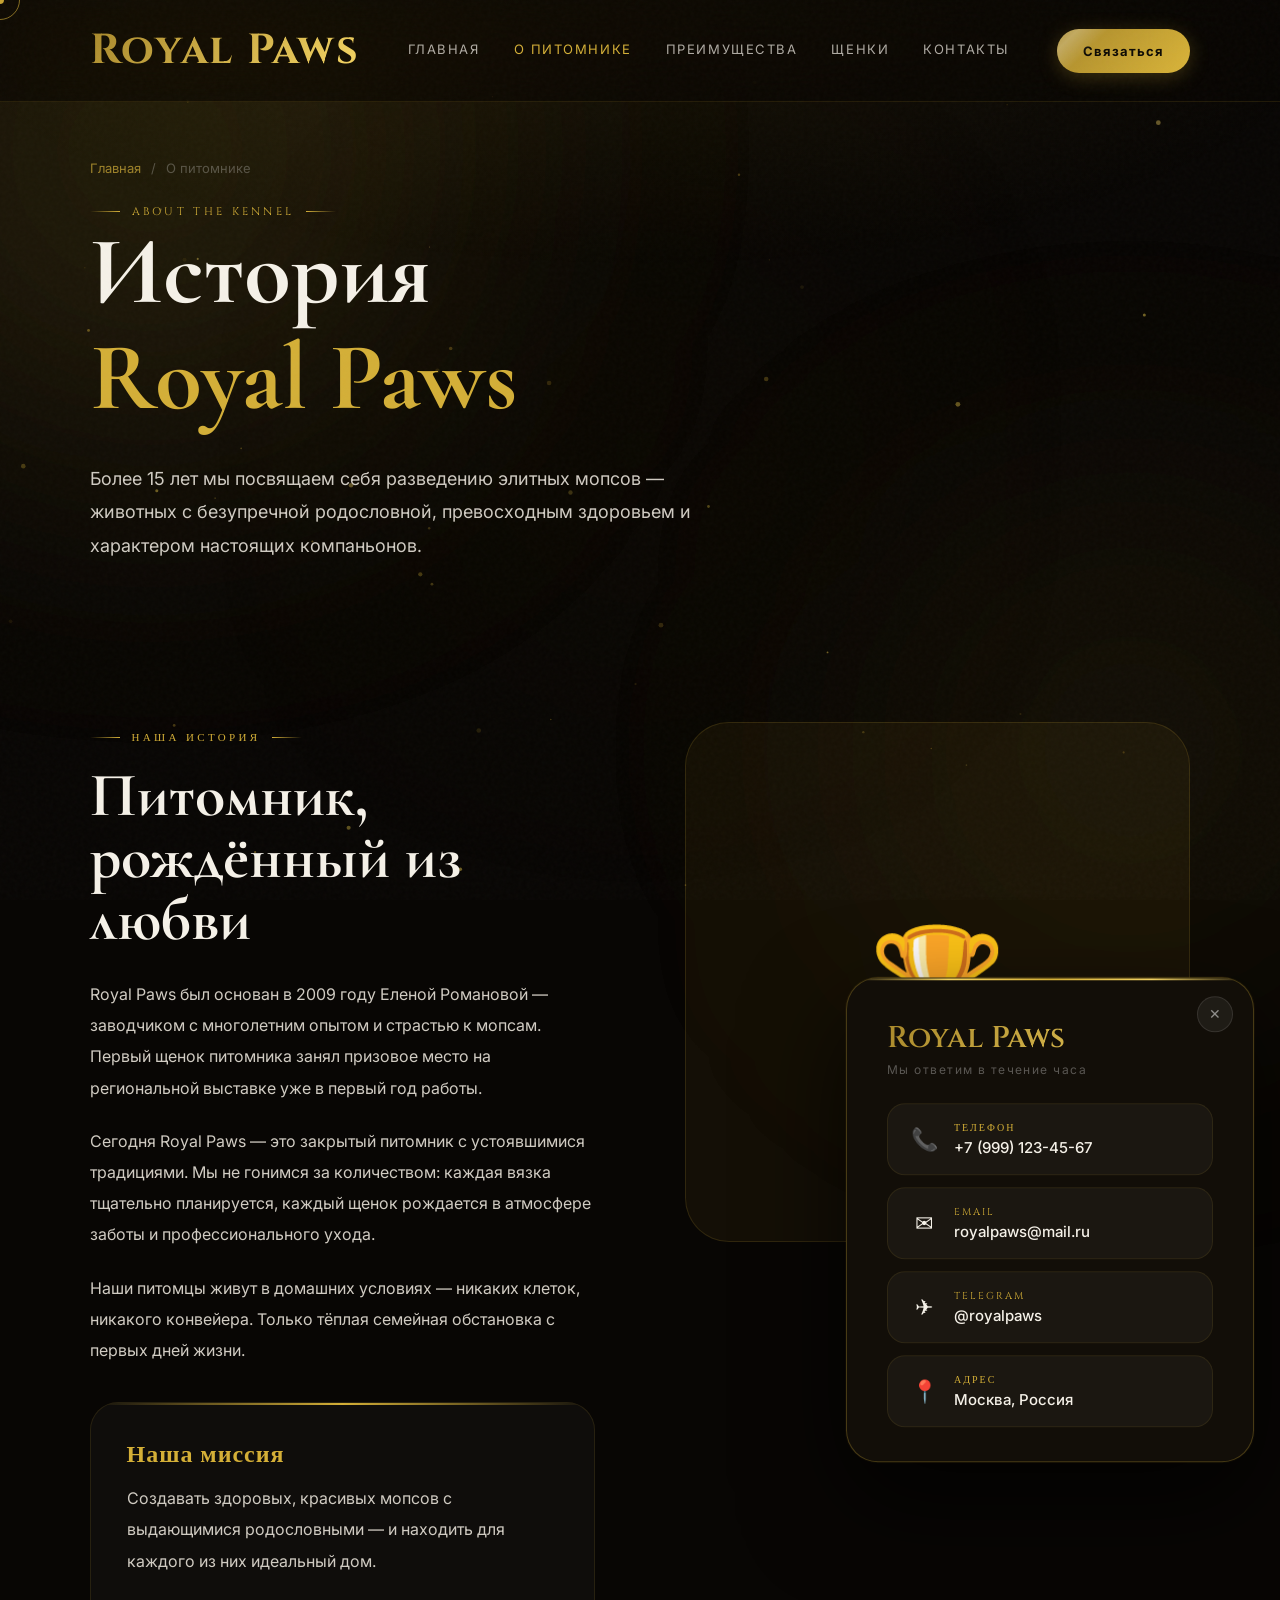
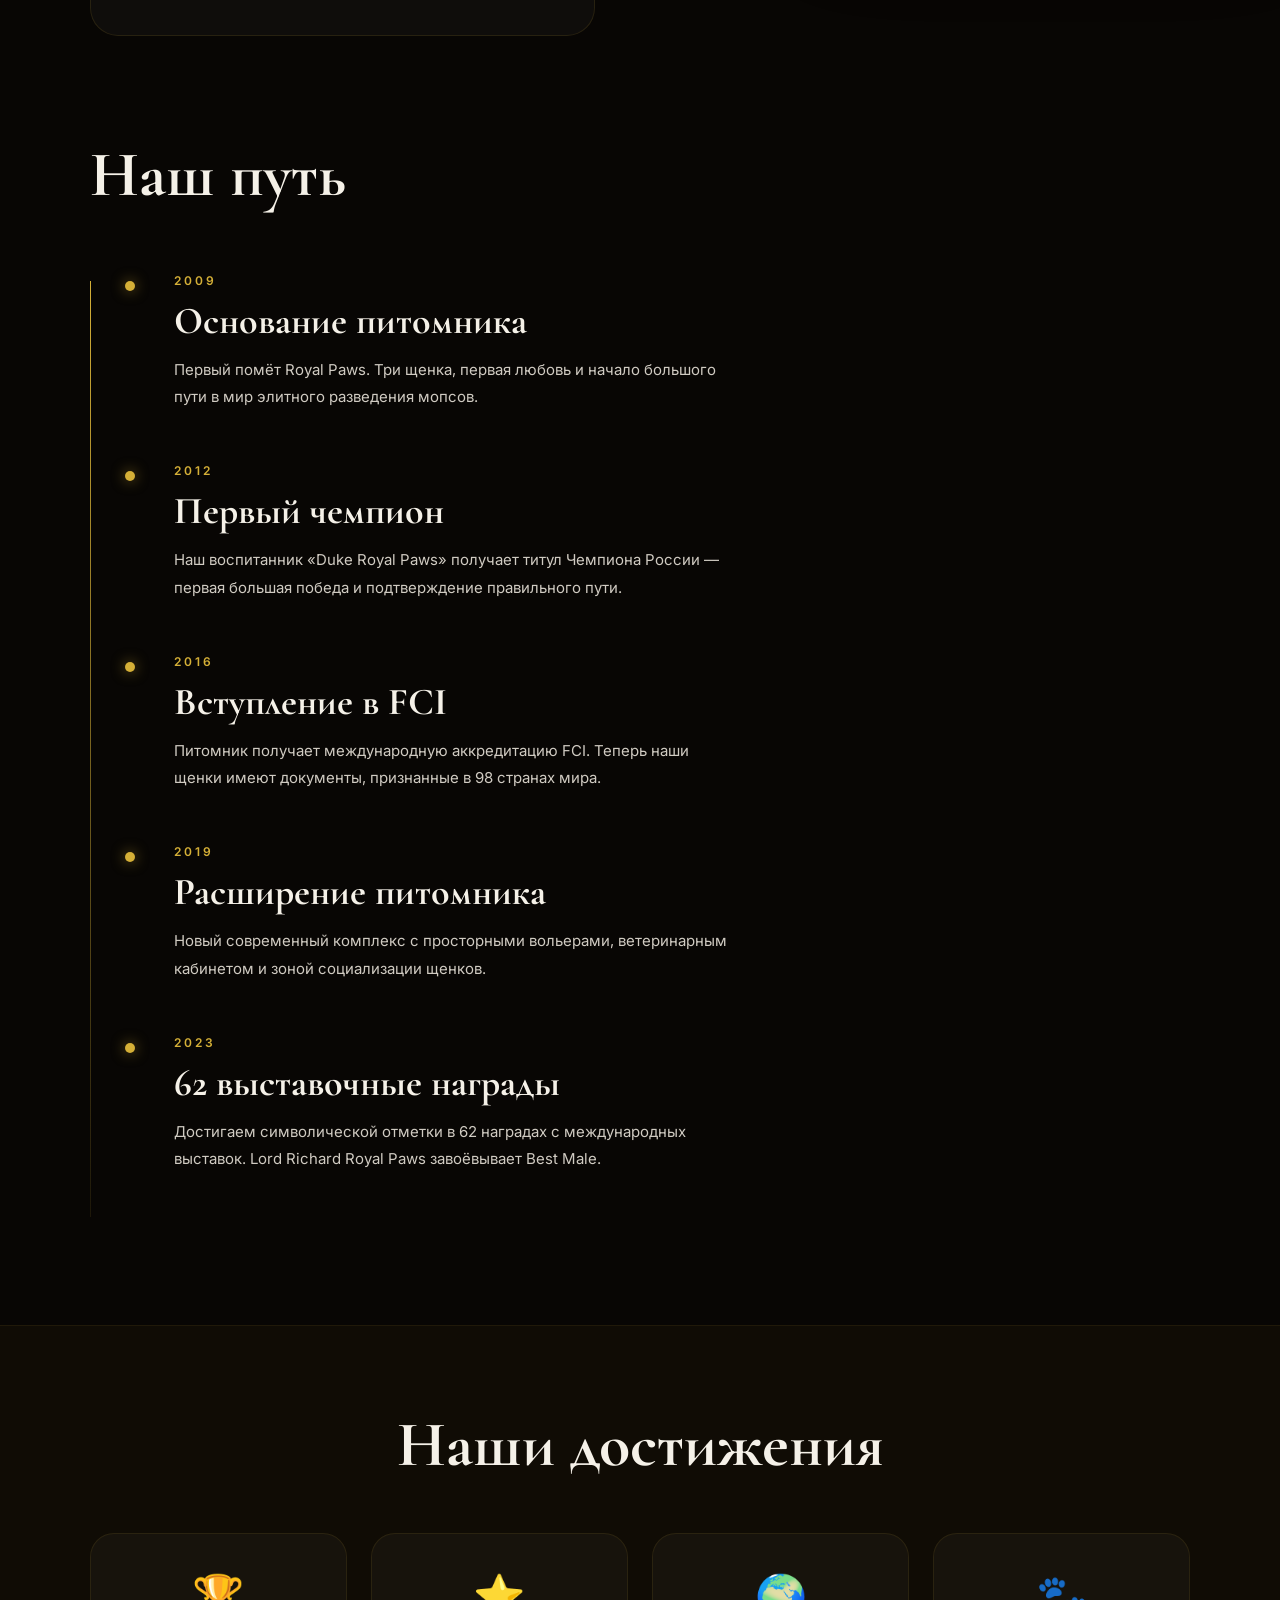
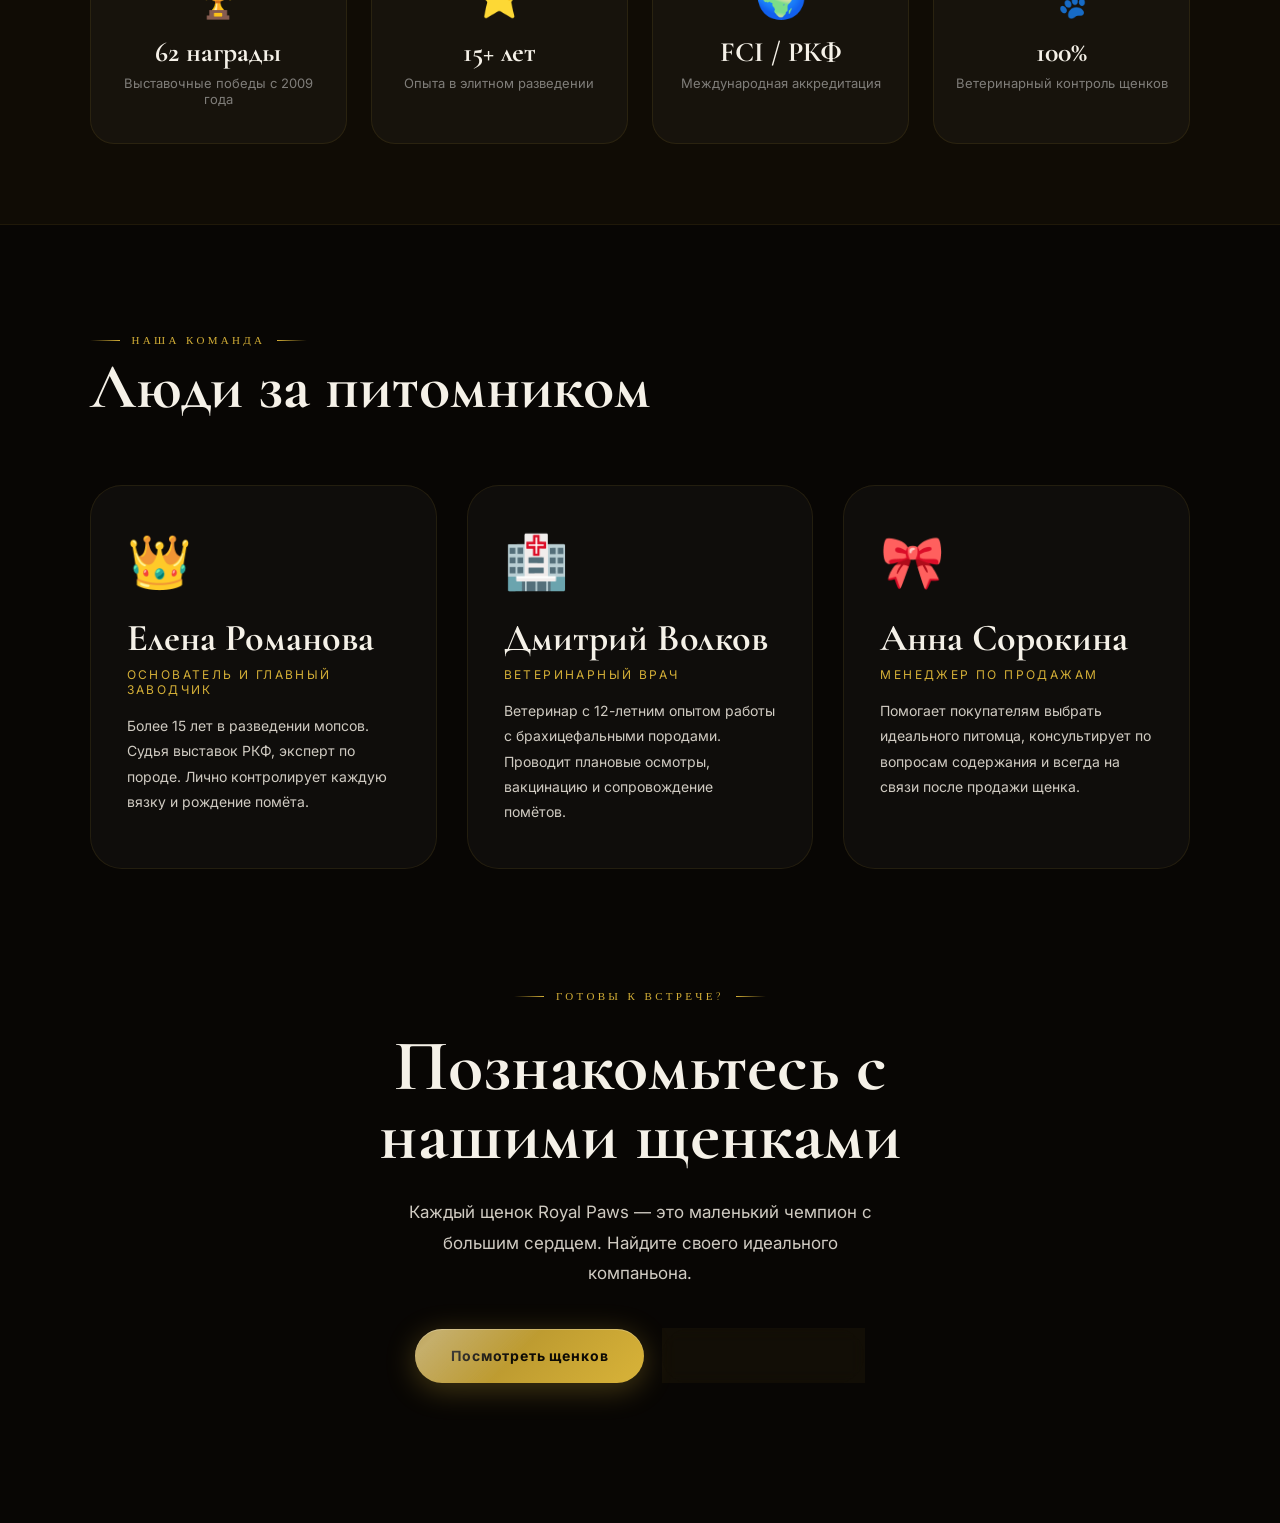
==== about.html @ 8aaaeb6c "Add files via upload" ====
<!DOCTYPE html>
<html lang="ru">
<head>
<meta charset="UTF-8">
<meta name="viewport" content="width=device-width, initial-scale=1.0">
<title>О питомнике — Royal Paws</title>
<link rel="preconnect" href="https://fonts.googleapis.com">
<link href="https://fonts.googleapis.com/css2?family=Cormorant+Garamond:ital,wght@0,300;0,400;0,500;0,600;0,700;1,400;1,600&family=Cinzel:wght@400;500;600;700;900&family=Inter:wght@300;400;500;600&display=swap" rel="stylesheet">
<link rel="stylesheet" href="style.css">
<style>
/* ===== PAGE-SPECIFIC STYLES ===== */
.page-hero {
    min-height: 55vh;
    padding: 160px 7% 80px;
    display: flex;
    flex-direction: column;
    justify-content: center;
    position: relative;
    overflow: hidden;
}

.page-hero::before {
    content: '';
    position: absolute;
    inset: 0;
    background: radial-gradient(ellipse 80% 60% at 50% 0%, rgba(212,175,55,.08) 0%, transparent 70%);
    pointer-events: none;
}

.breadcrumb {
    display: flex;
    align-items: center;
    gap: 10px;
    margin-bottom: 28px;
    font-size: 13px;
    color: rgba(255,255,255,.4);
}
.breadcrumb a { color: rgba(212,175,55,.7); text-decoration: none; transition: .2s; }
.breadcrumb a:hover { color: #d4af37; }
.breadcrumb span { color: rgba(255,255,255,.25); }

.page-hero h1 {
    font-family: 'Cormorant Garamond', serif;
    font-size: 96px;
    line-height: 1.1;
    max-width: 800px;
}

.page-hero p {
    font-size: 18px;
    color: #d0cbc2;
    line-height: 1.85;
    max-width: 620px;
    margin-top: 32px;
}

/* ===== STORY SECTION ===== */
.story {
    padding: 80px 7% 100px;
    display: grid;
    grid-template-columns: 1fr 1fr;
    gap: 90px;
    align-items: start;
}

.story-text h2 {
    font-family: 'Cormorant Garamond', serif;
    font-size: 62px;
    line-height: 1;
    margin: 20px 0 28px;
}

.story-text p {
    color: #d0cbc2;
    line-height: 1.95;
    font-size: 16px;
    margin-bottom: 22px;
}

.story-image-wrap {
    position: sticky;
    top: 120px;
}

.story-img-placeholder {
    width: 100%;
    min-height: 520px;
    border-radius: 44px;
    background: rgba(212,175,55,.06);
    border: 1px solid rgba(212,175,55,.15);
    display: flex;
    align-items: center;
    justify-content: center;
    font-size: 110px;
}

/* ===== TIMELINE ===== */
.timeline-section {
    padding: 0 7% 100px;
}

.timeline-section h2 {
    font-family: 'Cormorant Garamond', serif;
    font-size: 64px;
    margin: 0 0 60px;
}

.timeline {
    position: relative;
    padding-left: 40px;
}

.timeline::before {
    content: '';
    position: absolute;
    left: 0;
    top: 8px;
    bottom: 8px;
    width: 1px;
    background: linear-gradient(to bottom, #d4af37, rgba(212,175,55,.1));
}

.timeline-item {
    position: relative;
    padding: 0 0 52px 44px;
    opacity: 0;
    transform: translateX(-24px);
    transition: .6s ease;
}

.timeline-item.show {
    opacity: 1;
    transform: translateX(0);
}

.timeline-item::before {
    content: '';
    position: absolute;
    left: -5px;
    top: 8px;
    width: 10px;
    height: 10px;
    border-radius: 50%;
    background: #d4af37;
    box-shadow: 0 0 14px rgba(212,175,55,.6);
}

.timeline-year {
    color: #d4af37;
    font-size: 12px;
    letter-spacing: .25em;
    font-weight: 600;
    margin-bottom: 10px;
}

.timeline-item h3 {
    font-family: 'Cormorant Garamond', serif;
    font-size: 38px;
    margin-bottom: 12px;
}

.timeline-item p {
    color: #d0cbc2;
    line-height: 1.85;
    font-size: 15px;
    max-width: 560px;
}

/* ===== TEAM SECTION ===== */
.team-section {
    padding: 0 7% 120px;
}

.team-section h2 {
    font-family: 'Cormorant Garamond', serif;
    font-size: 64px;
    margin: 0 0 60px;
}

.team-grid {
    display: grid;
    grid-template-columns: repeat(3, 1fr);
    gap: 30px;
}

.team-card {
    background: rgba(255,255,255,.03);
    border: 1px solid rgba(212,175,55,.1);
    border-radius: 32px;
    padding: 44px 36px;
    transition: .4s;
    opacity: 0;
    transform: translateY(30px);
}

.team-card.show {
    opacity: 1;
    transform: translateY(0);
}

.team-card:hover {
    transform: translateY(-8px);
    border-color: rgba(212,175,55,.4);
}

.team-emoji {
    font-size: 52px;
    margin-bottom: 22px;
    display: block;
}

.team-card h3 {
    font-family: 'Cormorant Garamond', serif;
    font-size: 38px;
    margin-bottom: 6px;
}

.team-role {
    color: #d4af37;
    font-size: 12px;
    letter-spacing: .2em;
    margin-bottom: 16px;
    display: block;
}

.team-card p {
    color: #d0cbc2;
    line-height: 1.8;
    font-size: 14px;
}

/* ===== AWARDS STRIP ===== */
.awards-strip {
    padding: 80px 7%;
    background: rgba(212,175,55,.04);
    border-top: 1px solid rgba(212,175,55,.08);
    border-bottom: 1px solid rgba(212,175,55,.08);
    margin-bottom: 100px;
}

.awards-strip h2 {
    font-family: 'Cormorant Garamond', serif;
    font-size: 64px;
    margin-bottom: 50px;
    text-align: center;
}

.awards-grid {
    display: grid;
    grid-template-columns: repeat(4, 1fr);
    gap: 24px;
}

.award-tile {
    text-align: center;
    padding: 36px 20px;
    background: rgba(255,255,255,.03);
    border: 1px solid rgba(212,175,55,.1);
    border-radius: 24px;
    transition: .35s;
    opacity: 0;
    transform: translateY(20px);
}

.award-tile.show {
    opacity: 1;
    transform: translateY(0);
}

.award-tile:hover {
    border-color: #d4af37;
    transform: translateY(-6px);
}

.award-tile .award-icon { font-size: 42px; margin-bottom: 14px; }
.award-tile h4 { font-family: 'Cormorant Garamond', serif; font-size: 28px; margin-bottom: 6px; }
.award-tile p { color: rgba(255,255,255,.45); font-size: 13px; }

/* ===== CTA ===== */
.about-cta {
    padding: 0 7% 140px;
    text-align: center;
    display: flex;
    flex-direction: column;
    align-items: center;
    gap: 28px;
}

.about-cta h2 {
    font-family: 'Cormorant Garamond', serif;
    font-size: 72px;
    max-width: 680px;
    line-height: .95;
}

.about-cta p {
    color: #d0cbc2;
    font-size: 17px;
    max-width: 480px;
    line-height: 1.8;
}

.cta-buttons {
    display: flex;
    gap: 18px;
    flex-wrap: wrap;
    justify-content: center;
    margin-top: 12px;
}

/* ===== RESPONSIVE ===== */
@media(max-width: 980px) {
    .page-hero h1 { font-size: 58px; }
    .story { grid-template-columns: 1fr; gap: 48px; }
    .story-image-wrap { position: static; }
    .team-grid { grid-template-columns: 1fr; }
    .awards-grid { grid-template-columns: repeat(2, 1fr); }
    .about-cta h2 { font-size: 52px; }
}
</style>
</head>
<body>
<div class="cursor-dot" id="cursorDot"></div>
<div class="cursor-ring" id="cursorRing"></div>
<canvas class="particles-canvas" id="particlesCanvas"></canvas>
<div class="glow glow1"></div>
<div class="glow glow2"></div>
<div class="glow glow3"></div>

<div class="glow glow1"></div>
<div class="glow glow2"></div>

<header class="header">
    <a href="index.html" class="logo" style="text-decoration:none;">Royal Paws</a>
    <nav>
        <a href="index.html">Главная</a>
        <a href="about.html" style="color:#d4af37;">О питомнике</a>
        <a href="advantages.html">Преимущества</a>
        <a href="puppies.html">Щенки</a>
        <a href="index.html#contacts">Контакты</a>
    </nav>
    <button class="header-btn contact-trigger-btn" id="contactBtnHeader">Связаться</button>
</header>

<!-- PAGE HERO -->
<section class="page-hero">
    <div class="breadcrumb">
        <a href="index.html">Главная</a>
        <span>/</span>
        <span>О питомнике</span>
    </div>
    <span class="premium-label">ABOUT THE KENNEL</span>
    <h1>История<br><span style="color:#d4af37;">Royal Paws</span></h1>
    <p>Более 15 лет мы посвящаем себя разведению элитных мопсов — животных с безупречной родословной, превосходным здоровьем и характером настоящих компаньонов.</p>
</section>

<!-- STORY -->
<section class="story">
    <div class="story-text fade-up">
        <span class="premium-label">НАША ИСТОРИЯ</span>
        <h2>Питомник, рождённый из любви</h2>
        <p>Royal Paws был основан в 2009 году Еленой Романовой — заводчиком с многолетним опытом и страстью к мопсам. Первый щенок питомника занял призовое место на региональной выставке уже в первый год работы.</p>
        <p>Сегодня Royal Paws — это закрытый питомник с устоявшимися традициями. Мы не гонимся за количеством: каждая вязка тщательно планируется, каждый щенок рождается в атмосфере заботы и профессионального ухода.</p>
        <p>Наши питомцы живут в домашних условиях — никаких клеток, никакого конвейера. Только тёплая семейная обстановка с первых дней жизни.</p>
        <div class="about-box" style="margin-top:36px;">
            <h3>Наша миссия</h3>
            <p>Создавать здоровых, красивых мопсов с выдающимися родословными — и находить для каждого из них идеальный дом.</p>
        </div>
    </div>
    <div class="story-image-wrap fade-up">
        <div class="story-img-placeholder">🏆</div>
    </div>
</section>

<!-- TIMELINE -->
<section class="timeline-section">
    <h2>Наш путь</h2>
    <div class="timeline">
        <div class="timeline-item">
            <div class="timeline-year">2009</div>
            <h3>Основание питомника</h3>
            <p>Первый помёт Royal Paws. Три щенка, первая любовь и начало большого пути в мир элитного разведения мопсов.</p>
        </div>
        <div class="timeline-item">
            <div class="timeline-year">2012</div>
            <h3>Первый чемпион</h3>
            <p>Наш воспитанник «Duke Royal Paws» получает титул Чемпиона России — первая большая победа и подтверждение правильного пути.</p>
        </div>
        <div class="timeline-item">
            <div class="timeline-year">2016</div>
            <h3>Вступление в FCI</h3>
            <p>Питомник получает международную аккредитацию FCI. Теперь наши щенки имеют документы, признанные в 98 странах мира.</p>
        </div>
        <div class="timeline-item">
            <div class="timeline-year">2019</div>
            <h3>Расширение питомника</h3>
            <p>Новый современный комплекс с просторными вольерами, ветеринарным кабинетом и зоной социализации щенков.</p>
        </div>
        <div class="timeline-item">
            <div class="timeline-year">2023</div>
            <h3>62 выставочные награды</h3>
            <p>Достигаем символической отметки в 62 наградах с международных выставок. Lord Richard Royal Paws завоёвывает Best Male.</p>
        </div>
    </div>
</section>

<!-- AWARDS -->
<div class="awards-strip">
    <h2>Наши достижения</h2>
    <div class="awards-grid">
        <div class="award-tile fade-up">
            <div class="award-icon">🏆</div>
            <h4>62 награды</h4>
            <p>Выставочные победы с 2009 года</p>
        </div>
        <div class="award-tile fade-up">
            <div class="award-icon">⭐</div>
            <h4>15+ лет</h4>
            <p>Опыта в элитном разведении</p>
        </div>
        <div class="award-tile fade-up">
            <div class="award-icon">🌍</div>
            <h4>FCI / РКФ</h4>
            <p>Международная аккредитация</p>
        </div>
        <div class="award-tile fade-up">
            <div class="award-icon">🐾</div>
            <h4>100%</h4>
            <p>Ветеринарный контроль щенков</p>
        </div>
    </div>
</div>

<!-- TEAM -->
<section class="team-section">
    <span class="premium-label">НАША КОМАНДА</span>
    <h2>Люди за питомником</h2>
    <div class="team-grid">
        <div class="team-card">
            <span class="team-emoji">👑</span>
            <h3>Елена Романова</h3>
            <span class="team-role">ОСНОВАТЕЛЬ И ГЛАВНЫЙ ЗАВОДЧИК</span>
            <p>Более 15 лет в разведении мопсов. Судья выставок РКФ, эксперт по породе. Лично контролирует каждую вязку и рождение помёта.</p>
        </div>
        <div class="team-card">
            <span class="team-emoji">🏥</span>
            <h3>Дмитрий Волков</h3>
            <span class="team-role">ВЕТЕРИНАРНЫЙ ВРАЧ</span>
            <p>Ветеринар с 12-летним опытом работы с брахицефальными породами. Проводит плановые осмотры, вакцинацию и сопровождение помётов.</p>
        </div>
        <div class="team-card">
            <span class="team-emoji">🎀</span>
            <h3>Анна Сорокина</h3>
            <span class="team-role">МЕНЕДЖЕР ПО ПРОДАЖАМ</span>
            <p>Помогает покупателям выбрать идеального питомца, консультирует по вопросам содержания и всегда на связи после продажи щенка.</p>
        </div>
    </div>
</section>

<!-- CTA -->
<section class="about-cta fade-up">
    <span class="premium-label">ГОТОВЫ К ВСТРЕЧЕ?</span>
    <h2>Познакомьтесь с нашими щенками</h2>
    <p>Каждый щенок Royal Paws — это маленький чемпион с большим сердцем. Найдите своего идеального компаньона.</p>
    <div class="cta-buttons">
        <a href="puppies.html" class="gold-btn">Посмотреть щенков</a>
        <button class="outline-btn contact-trigger-btn">Связаться с нами</button>
    </div>
</section>

<!-- CONTACT POPUP (floating) -->
<div class="contact-popup" id="contactPopup">
    <div class="contact-popup-inner">
        <button class="contact-popup-close" id="closePopup">✕</button>
        <div class="contact-popup-logo">Royal Paws</div>
        <p class="contact-popup-subtitle">Мы ответим в течение часа</p>
        <div class="contact-popup-items">
            <a href="tel:+79991234567" class="contact-popup-item">
                <span class="cp-icon">📞</span>
                <div>
                    <div class="cp-label">Телефон</div>
                    <div class="cp-value">+7 (999) 123-45-67</div>
                </div>
            </a>
            <a href="mailto:royalpaws@mail.ru" class="contact-popup-item">
                <span class="cp-icon">✉</span>
                <div>
                    <div class="cp-label">Email</div>
                    <div class="cp-value">royalpaws@mail.ru</div>
                </div>
            </a>
            <a href="https://t.me/royalpaws" class="contact-popup-item">
                <span class="cp-icon">✈</span>
                <div>
                    <div class="cp-label">Telegram</div>
                    <div class="cp-value">@royalpaws</div>
                </div>
            </a>
            <div class="contact-popup-item" style="cursor:default;">
                <span class="cp-icon">📍</span>
                <div>
                    <div class="cp-label">Адрес</div>
                    <div class="cp-value">Москва, Россия</div>
                </div>
            </div>
        </div>
    </div>
</div>
<div class="contact-popup-overlay" id="popupOverlay"></div>

<script src="script.js"></script>
<script src="contact-popup.js"></script>
<script>
// Timeline animation
const timelineItems = document.querySelectorAll('.timeline-item');
const tlObserver = new IntersectionObserver(entries => {
    entries.forEach((e, i) => {
        if (e.isIntersecting) {
            setTimeout(() => e.target.classList.add('show'), i * 120);
        }
    });
}, { threshold: 0.2 });
timelineItems.forEach(el => tlObserver.observe(el));

// Team cards staggered
const teamCards = document.querySelectorAll('.team-card');
const tcObserver = new IntersectionObserver(entries => {
    entries.forEach((e, i) => {
        if (e.isIntersecting) {
            setTimeout(() => e.target.classList.add('show'), i * 130);
        }
    });
}, { threshold: 0.15 });
teamCards.forEach(el => tcObserver.observe(el));

// Award tiles staggered
const awardTiles = document.querySelectorAll('.award-tile');
const atObserver = new IntersectionObserver(entries => {
    entries.forEach((e, i) => {
        if (e.isIntersecting) {
            setTimeout(() => e.target.classList.add('show'), i * 100);
        }
    });
}, { threshold: 0.1 });
awardTiles.forEach(el => atObserver.observe(el));
</script>
<script src="script.js"></script>
<script src="contact-popup.js"></script>
</body>
</html>
---- style.css ----
/* ============================================================
   ROYAL PAWS — ULTRA LUXURY EDITION
   Gold + Black, Maximum Effects
   ============================================================ */

@import url('https://fonts.googleapis.com/css2?family=Cormorant+Garamond:ital,wght@0,300;0,400;0,500;0,600;0,700;1,400;1,600&family=Cinzel:wght@400;500;600;700;900&family=Inter:wght@300;400;500;600&display=swap');

/* ===== CSS VARIABLES ===== */
:root {
    --gold:        #d4af37;
    --gold-light:  #f0d060;
    --gold-deep:   #a8882a;
    --gold-glow:   rgba(212,175,55,.35);
    --gold-subtle: rgba(212,175,55,.08);
    --black:       #05040300;
    --bg:          #080604;
    --bg2:         #0d0b08;
    --bg3:         #12100c;
    --surface:     rgba(255,255,255,.03);
    --border:      rgba(212,175,55,.12);
    --border-hover:rgba(212,175,55,.55);
    --text:        #f5f1e8;
    --text-dim:    #cfc7b8;
    --text-muted:  rgba(245,241,232,.38);
}

/* ===== RESET ===== */
*, *::before, *::after {
    margin: 0; padding: 0; box-sizing: border-box;
    scroll-behavior: smooth;
}

/* ===== BODY ===== */
body {
    background: var(--bg);
    color: var(--text);
    font-family: 'Inter', sans-serif;
    overflow-x: hidden;
    cursor: none;
}

/* ===== CUSTOM CURSOR ===== */
.cursor-dot {
    position: fixed;
    width: 8px; height: 8px;
    background: var(--gold);
    border-radius: 50%;
    pointer-events: none;
    z-index: 99999;
    transform: translate(-50%,-50%);
    transition: width .2s, height .2s, background .2s;
    mix-blend-mode: difference;
}
.cursor-ring {
    position: fixed;
    width: 40px; height: 40px;
    border: 1.5px solid rgba(212,175,55,.6);
    border-radius: 50%;
    pointer-events: none;
    z-index: 99998;
    transform: translate(-50%,-50%);
    transition: transform .12s ease, width .3s, height .3s, opacity .3s;
}
body:has(a:hover) .cursor-dot,
body:has(button:hover) .cursor-dot { width: 14px; height: 14px; }
body:has(a:hover) .cursor-ring,
body:has(button:hover) .cursor-ring { width: 60px; height: 60px; border-color: var(--gold); }

/* ===== NOISE TEXTURE OVERLAY ===== */
body::before {
    content: '';
    position: fixed; inset: 0;
    background-image: url("data:image/svg+xml,%3Csvg viewBox='0 0 256 256' xmlns='http://www.w3.org/2000/svg'%3E%3Cfilter id='noise'%3E%3CfeTurbulence type='fractalNoise' baseFrequency='0.9' numOctaves='4' stitchTiles='stitch'/%3E%3C/filter%3E%3Crect width='100%25' height='100%25' filter='url(%23noise)' opacity='1'/%3E%3C/svg%3E");
    opacity: .028;
    pointer-events: none;
    z-index: 99997;
}

/* ===== AMBIENT GLOW ORBS ===== */
.glow {
    position: fixed;
    border-radius: 50%;
    filter: blur(160px);
    z-index: -1;
    pointer-events: none;
}
.glow1 {
    width: 700px; height: 700px;
    background: radial-gradient(circle, rgba(212,175,55,.18) 0%, transparent 70%);
    top: -200px; left: -200px;
    animation: glowDrift1 14s ease-in-out infinite;
}
.glow2 {
    width: 600px; height: 600px;
    background: radial-gradient(circle, rgba(212,175,55,.10) 0%, transparent 70%);
    bottom: -150px; right: -150px;
    animation: glowDrift2 17s ease-in-out infinite;
}
.glow3 {
    width: 400px; height: 400px;
    background: radial-gradient(circle, rgba(180,140,20,.12) 0%, transparent 70%);
    top: 50%; left: 50%;
    transform: translate(-50%,-50%);
    animation: glowPulse 8s ease-in-out infinite;
}

@keyframes glowDrift1 {
    0%,100% { transform: translate(0,0) scale(1); }
    33%      { transform: translate(80px,60px) scale(1.1); }
    66%      { transform: translate(-40px,100px) scale(.9); }
}
@keyframes glowDrift2 {
    0%,100% { transform: translate(0,0) scale(1); }
    50%      { transform: translate(-100px,-70px) scale(1.15); }
}
@keyframes glowPulse {
    0%,100% { opacity: .4; transform: translate(-50%,-50%) scale(1); }
    50%      { opacity: 1;  transform: translate(-50%,-50%) scale(1.3); }
}

/* ===== GOLD PARTICLES (decorative) ===== */
.particles-canvas {
    position: fixed; inset: 0;
    pointer-events: none;
    z-index: 0;
    opacity: .55;
}

/* ===== HEADER ===== */
.header {
    position: fixed; top: 0; width: 100%;
    padding: 22px 7%;
    display: flex; justify-content: space-between; align-items: center;
    background: rgba(8,6,4,.6);
    backdrop-filter: blur(24px) saturate(180%);
    border-bottom: 1px solid var(--border);
    z-index: 1000;
    transition: padding .4s, background .4s, border-color .4s;
}
.header.scrolled {
    padding: 14px 7%;
    background: rgba(8,6,4,.88);
    border-bottom-color: rgba(212,175,55,.22);
}
.header.scrolled .logo { font-size: 36px; }

/* Header shimmer line */
.header::after {
    content: '';
    position: absolute;
    bottom: 0; left: 0; right: 0; height: 1px;
    background: linear-gradient(90deg,
        transparent 0%,
        var(--gold) 30%,
        var(--gold-light) 50%,
        var(--gold) 70%,
        transparent 100%);
    opacity: 0;
    animation: headerShimmer 4s ease-in-out infinite;
}
@keyframes headerShimmer {
    0%,100% { opacity: 0; background-position: -200% center; }
    40%,60% { opacity: .7; background-position: 200% center; }
}

.logo {
    font-family: 'Cinzel', serif;
    font-size: 42px;
    font-weight: 700;
    background: linear-gradient(135deg, var(--gold-deep) 0%, var(--gold-light) 50%, var(--gold-deep) 100%);
    background-size: 200% auto;
    -webkit-background-clip: text;
    -webkit-text-fill-color: transparent;
    background-clip: text;
    animation: logoShine 5s linear infinite;
    letter-spacing: .04em;
    transition: font-size .4s;
}
@keyframes logoShine {
    0%   { background-position: 200% center; }
    100% { background-position: -200% center; }
}

nav { display: flex; gap: 34px; }
nav a {
    color: rgba(245,241,232,.7);
    text-decoration: none;
    font-size: 13px;
    letter-spacing: .12em;
    text-transform: uppercase;
    position: relative;
    padding-bottom: 4px;
    transition: color .3s;
}
nav a::after {
    content: '';
    position: absolute;
    bottom: 0; left: 50%; right: 50%;
    height: 1px;
    background: var(--gold);
    transition: left .3s, right .3s;
}
nav a:hover { color: var(--gold); }
nav a:hover::after { left: 0; right: 0; }

.header-btn {
    background: linear-gradient(135deg, var(--gold-deep), var(--gold), var(--gold-light));
    background-size: 200% auto;
    color: #0d0a04;
    padding: 14px 26px;
    border-radius: 999px;
    text-decoration: none;
    font-weight: 700;
    font-size: 13px;
    letter-spacing: .08em;
    border: none;
    cursor: pointer;
    font-family: 'Inter', sans-serif;
    position: relative;
    overflow: hidden;
    transition: background-position .5s, transform .3s, box-shadow .3s;
    box-shadow: 0 4px 20px rgba(212,175,55,.25);
}
.header-btn::before {
    content: '';
    position: absolute; inset: 0;
    background: linear-gradient(135deg, transparent 40%, rgba(255,255,255,.25) 50%, transparent 60%);
    background-size: 200% auto;
    background-position: -100% center;
    transition: background-position .5s;
}
.header-btn:hover {
    background-position: right center;
    transform: translateY(-3px);
    box-shadow: 0 12px 40px rgba(212,175,55,.5);
}
.header-btn:hover::before { background-position: 200% center; }

/* ===== HERO ===== */
.hero {
    min-height: 100vh;
    padding: 160px 7% 100px;
    display: grid;
    grid-template-columns: 1fr 1fr;
    align-items: center;
    gap: 70px;
    position: relative;
    overflow: hidden;
}
.hero::before {
    content: '';
    position: absolute; inset: 0;
    background:
        radial-gradient(ellipse 60% 80% at 10% 50%, rgba(212,175,55,.07) 0%, transparent 60%),
        radial-gradient(ellipse 40% 60% at 90% 20%, rgba(212,175,55,.05) 0%, transparent 60%);
    pointer-events: none;
}

/* Diagonal gold line accent */
.hero::after {
    content: '';
    position: absolute;
    top: -100px; right: 40%;
    width: 1px; height: 200vh;
    background: linear-gradient(180deg, transparent, rgba(212,175,55,.12) 30%, rgba(212,175,55,.06) 70%, transparent);
    transform: rotate(-12deg);
    pointer-events: none;
}

.premium-label {
    font-family: 'Cinzel', serif;
    color: var(--gold);
    letter-spacing: .3em;
    font-size: 11px;
    display: inline-flex;
    align-items: center;
    gap: 12px;
}
.premium-label::before,
.premium-label::after {
    content: '';
    display: inline-block;
    width: 30px; height: 1px;
    background: linear-gradient(90deg, transparent, var(--gold));
}
.premium-label::after {
    background: linear-gradient(90deg, var(--gold), transparent);
}

.hero h1 {
    font-family: 'Cormorant Garamond', serif;
    font-size: 90px;
    line-height: 1.1;
    margin: 28px 0;
    font-weight: 600;
}
.hero h1 em {
    font-style: italic;
    background: linear-gradient(135deg, var(--gold-deep), var(--gold-light), var(--gold-deep));
    background-size: 200% auto;
    -webkit-background-clip: text;
    -webkit-text-fill-color: transparent;
    background-clip: text;
    animation: textShine 6s linear infinite;
}
@keyframes textShine {
    0%   { background-position: 200% center; }
    100% { background-position: -200% center; }
}

.hero p, .about-content p, .advantage-card p, .contact-card p {
    color: var(--text-dim);
    line-height: 1.95;
    font-size: 17px;
}

.hero-buttons { display: flex; gap: 20px; margin-top: 44px; }

/* Gold button */
.gold-btn {
    padding: 18px 36px;
    border-radius: 999px;
    text-decoration: none;
    font-weight: 700;
    font-size: 14px;
    letter-spacing: .06em;
    position: relative;
    overflow: hidden;
    background: linear-gradient(135deg, var(--gold-deep) 0%, var(--gold) 50%, var(--gold-light) 100%);
    background-size: 200% auto;
    color: #0d0a04;
    border: none;
    cursor: pointer;
    font-family: 'Inter', sans-serif;
    display: inline-flex; align-items: center; gap: 8px;
    box-shadow: 0 6px 30px rgba(212,175,55,.3), inset 0 1px 0 rgba(255,255,255,.25);
    transition: background-position .5s, transform .35s cubic-bezier(.34,1.56,.64,1), box-shadow .35s;
}
.gold-btn::before {
    content: '';
    position: absolute; inset: 0;
    background: linear-gradient(135deg, transparent 30%, rgba(255,255,255,.3) 50%, transparent 70%);
    background-size: 200% auto;
    background-position: -100% center;
    transition: background-position .6s;
}
.gold-btn:hover {
    background-position: right center;
    transform: translateY(-5px) scale(1.02);
    box-shadow: 0 16px 50px rgba(212,175,55,.55), inset 0 1px 0 rgba(255,255,255,.3);
}
.gold-btn:hover::before { background-position: 200% center; }

/* Outline button */
.outline-btn {
    padding: 18px 36px;
    border-radius: 999px;
    text-decoration: none;
    font-size: 14px;
    letter-spacing: .06em;
    border: 1px solid rgba(212,175,55,.4);
    color: var(--gold);
    background: rgba(212,175,55,.05);
    backdrop-filter: blur(8px);
    transition: all .35s cubic-bezier(.34,1.56,.64,1);
    position: relative;
    overflow: hidden;
}
.outline-btn::after {
    content: '';
    position: absolute;
    inset: 0;
    background: linear-gradient(135deg, var(--gold-deep), var(--gold), var(--gold-light));
    opacity: 0;
    transition: opacity .3s;
}
.outline-btn:hover {
    border-color: var(--gold);
    color: #0d0a04;
    transform: translateY(-5px);
    box-shadow: 0 12px 40px rgba(212,175,55,.4);
}
.outline-btn:hover::after { opacity: 1; }
.outline-btn span { position: relative; z-index: 1; }

/* Hero image */
.hero-image {
    position: relative;
}
.hero-image::before {
    content: '';
    position: absolute;
    inset: -20px;
    background: radial-gradient(ellipse at center, rgba(212,175,55,.15) 0%, transparent 70%);
    border-radius: 60px;
    animation: imagePulse 4s ease-in-out infinite;
}
@keyframes imagePulse {
    0%,100% { opacity: .5; transform: scale(1); }
    50%      { opacity: 1; transform: scale(1.05); }
}
.hero-image img { width: 100%; border-radius: 40px; box-shadow: 0 40px 120px rgba(0,0,0,.7); }

.floating {
    animation: float 6s ease-in-out infinite;
}
@keyframes float {
    0%,100% { transform: translateY(0) rotate(0deg); }
    33%      { transform: translateY(-20px) rotate(.5deg); }
    66%      { transform: translateY(-10px) rotate(-.3deg); }
}

/* ===== SCROLL INDICATOR ===== */
.scroll-indicator {
    position: absolute;
    bottom: 50px; left: 50%;
    transform: translateX(-50%);
    display: flex; flex-direction: column; align-items: center; gap: 10px;
    opacity: .5;
    animation: fadeInUp 1s 2s both;
}
.scroll-indicator span {
    font-size: 10px;
    letter-spacing: .25em;
    color: var(--gold);
    font-family: 'Cinzel', serif;
}
.scroll-mouse {
    width: 24px; height: 38px;
    border: 1.5px solid rgba(212,175,55,.4);
    border-radius: 12px;
    position: relative;
}
.scroll-mouse::after {
    content: '';
    position: absolute;
    top: 6px; left: 50%;
    transform: translateX(-50%);
    width: 4px; height: 8px;
    background: var(--gold);
    border-radius: 2px;
    animation: scrollDot 2s ease-in-out infinite;
}
@keyframes scrollDot {
    0%   { top: 6px; opacity: 1; }
    100% { top: 24px; opacity: 0; }
}

/* ===== STATS ===== */
.stats {
    padding: 0 7% 120px;
    display: grid;
    grid-template-columns: repeat(3,1fr);
    gap: 30px;
    position: relative;
}
.stats::before {
    content: '';
    position: absolute;
    top: 0; left: 7%; right: 7%;
    height: 1px;
    background: linear-gradient(90deg, transparent, var(--border-hover), transparent);
}

.stat-card {
    background: var(--surface);
    border: 1px solid var(--border);
    border-radius: 32px;
    padding: 50px;
    text-align: center;
    position: relative;
    overflow: hidden;
    transition: transform .5s cubic-bezier(.34,1.56,.64,1), border-color .3s, box-shadow .4s;
}
.stat-card::before {
    content: '';
    position: absolute; inset: 0;
    background: radial-gradient(ellipse at 50% -30%, rgba(212,175,55,.12) 0%, transparent 70%);
    opacity: 0;
    transition: opacity .4s;
}
.stat-card:hover {
    transform: translateY(-12px) scale(1.02);
    border-color: var(--gold);
    box-shadow: 0 24px 80px rgba(212,175,55,.2), inset 0 1px 0 rgba(212,175,55,.15);
}
.stat-card:hover::before { opacity: 1; }

.stat-card h2 {
    font-family: 'Cormorant Garamond', serif;
    font-size: 80px;
    background: linear-gradient(135deg, var(--gold-deep), var(--gold-light));
    -webkit-background-clip: text;
    -webkit-text-fill-color: transparent;
    background-clip: text;
    font-weight: 600;
}
.stat-card p { color: var(--text-muted); font-size: 13px; letter-spacing: .15em; text-transform: uppercase; margin-top: 8px; }

/* ===== ABOUT ===== */
.about {
    padding: 120px 7%;
    display: grid;
    grid-template-columns: 1fr 1fr;
    gap: 80px;
    align-items: center;
    position: relative;
}
.about-image { position: relative; }
.about-image::after {
    content: '';
    position: absolute;
    inset: -2px;
    border-radius: 42px;
    background: linear-gradient(135deg, var(--gold-deep), transparent 40%, transparent 60%, var(--gold));
    opacity: .3;
    animation: borderSpin 8s linear infinite;
    z-index: -1;
}
@keyframes borderSpin {
    0%   { background-position: 0% 0%; }
    100% { background-position: 100% 100%; }
}
.about-image img { width: 100%; border-radius: 40px; }

.about-content h2 {
    font-family: 'Cormorant Garamond', serif;
    font-size: 80px;
    line-height: 1.1;
    margin: 26px 0;
}

.about-box {
    margin-top: 40px;
    padding: 36px;
    background: var(--surface);
    border: 1px solid var(--border);
    border-radius: 28px;
    position: relative;
    overflow: hidden;
    transition: border-color .4s, transform .4s;
}
.about-box::before {
    content: '';
    position: absolute;
    top: 0; left: 0; right: 0;
    height: 2px;
    background: linear-gradient(90deg, transparent, var(--gold), transparent);
    animation: shimmerLine 3s ease-in-out infinite;
}
@keyframes shimmerLine {
    0%,100% { opacity: 0; }
    50%      { opacity: 1; }
}
.about-box:hover { border-color: var(--gold); transform: translateY(-4px); }
.about-box h3 {
    font-family: 'Cinzel', serif;
    font-size: 24px;
    margin-bottom: 12px;
    color: var(--gold);
    letter-spacing: .04em;
}

/* ===== ADVANTAGES ===== */
.advantages, .dogs, .contacts { padding: 120px 7%; }
.section-title { text-align: center; margin-bottom: 70px; }
.section-title h2 {
    font-family: 'Cormorant Garamond', serif;
    font-size: 84px;
    line-height: 1.1;
    margin-top: 26px;
}

.advantages-grid {
    display: grid;
    grid-template-columns: repeat(3,1fr);
    gap: 30px;
}

.advantage-card {
    padding: 44px;
    background: var(--surface);
    border: 1px solid var(--border);
    border-radius: 32px;
    position: relative;
    overflow: hidden;
    transition: transform .5s cubic-bezier(.34,1.56,.64,1), border-color .3s, box-shadow .4s;
}
.advantage-card::after {
    content: '';
    position: absolute;
    bottom: 0; left: 0; right: 0; height: 2px;
    background: linear-gradient(90deg, transparent, var(--gold), transparent);
    transform: scaleX(0);
    transition: transform .5s;
    transform-origin: left;
}
.advantage-card:hover {
    transform: translateY(-12px) scale(1.02);
    border-color: rgba(212,175,55,.4);
    box-shadow: 0 20px 70px rgba(212,175,55,.18);
}
.advantage-card:hover::after { transform: scaleX(1); }

.icon {
    color: var(--gold);
    font-size: 30px;
    margin-bottom: 22px;
    display: inline-block;
    animation: iconBeat 3s ease-in-out infinite;
}
.advantage-card:nth-child(2) .icon { animation-delay: 1s; }
.advantage-card:nth-child(3) .icon { animation-delay: 2s; }
@keyframes iconBeat {
    0%,100% { transform: scale(1); }
    50%      { transform: scale(1.2) rotate(15deg); }
}

.advantage-card h3 {
    font-family: 'Cormorant Garamond', serif;
    font-size: 38px;
    margin-bottom: 16px;
}

/* ===== DOGS GRID ===== */
.dogs-grid {
    display: grid;
    grid-template-columns: repeat(2,1fr);
    gap: 30px;
}

.dog-card {
    background: var(--surface);
    border: 1px solid var(--border);
    border-radius: 32px;
    overflow: hidden;
    transition: transform .5s cubic-bezier(.34,1.56,.64,1), border-color .3s, box-shadow .4s;
    position: relative;
}
.dog-card:hover {
    transform: translateY(-10px) scale(1.01);
    border-color: rgba(212,175,55,.4);
    box-shadow: 0 24px 80px rgba(212,175,55,.2);
}

.dog-card img { width: 100%; height: 380px; object-fit: cover; }
.dog-info { padding: 34px; }
.dog-info span { color: var(--gold); letter-spacing: .15em; font-size: 11px; font-family: 'Cinzel', serif; }
.dog-info h3 { font-family: 'Cormorant Garamond', serif; font-size: 50px; margin: 12px 0; }
.dog-info p { color: var(--text-dim); line-height: 1.8; }
.dog-bottom { display: flex; justify-content: space-between; align-items: center; margin-top: 26px; }
.dog-bottom strong {
    font-family: 'Cormorant Garamond', serif;
    font-size: 28px;
    background: linear-gradient(135deg, var(--gold-deep), var(--gold-light));
    -webkit-background-clip: text;
    -webkit-text-fill-color: transparent;
    background-clip: text;
}
.dog-bottom button {
    background: linear-gradient(135deg, var(--gold-deep), var(--gold));
    border: none;
    padding: 14px 26px;
    border-radius: 999px;
    cursor: pointer;
    font-weight: 700;
    font-size: 13px;
    color: #0d0a04;
    font-family: 'Inter', sans-serif;
    letter-spacing: .05em;
    transition: transform .35s cubic-bezier(.34,1.56,.64,1), box-shadow .35s;
    box-shadow: 0 4px 20px rgba(212,175,55,.25);
}
.dog-bottom button:hover {
    transform: translateY(-4px) scale(1.06);
    box-shadow: 0 12px 40px rgba(212,175,55,.5);
}

/* ===== PRIDE ===== */
.pride { padding: 120px 7%; }
.pride-card {
    display: grid;
    grid-template-columns: 1fr 1fr;
    gap: 50px;
    align-items: center;
    background: var(--surface);
    border: 1px solid var(--border);
    border-radius: 44px;
    padding: 54px;
    position: relative;
    overflow: hidden;
    transition: transform .5s cubic-bezier(.34,1.56,.64,1), border-color .4s, box-shadow .4s;
}
.pride-card::before {
    content: '';
    position: absolute;
    top: -2px; left: 10%; right: 10%;
    height: 3px;
    background: linear-gradient(90deg, transparent, var(--gold-light), var(--gold), var(--gold-light), transparent);
    border-radius: 2px;
    animation: prideLine 3s ease-in-out infinite;
}
@keyframes prideLine {
    0%,100% { opacity: .3; }
    50%      { opacity: 1; }
}
.pride-card:hover {
    transform: translateY(-10px);
    border-color: rgba(212,175,55,.5);
    box-shadow: 0 30px 100px rgba(212,175,55,.25);
}

.pride-image img { width: 100%; border-radius: 32px; height: 100%; object-fit: cover; }
.pride-content h3 {
    font-family: 'Cormorant Garamond', serif;
    font-size: 64px;
    margin: 20px 0;
    background: linear-gradient(135deg, var(--gold-deep), var(--gold-light), var(--gold-deep));
    background-size: 200% auto;
    -webkit-background-clip: text;
    -webkit-text-fill-color: transparent;
    background-clip: text;
    animation: textShine 5s linear infinite;
}
.pride-content p { color: var(--text-dim); line-height: 1.9; margin-bottom: 18px; }
.pride-awards { display: flex; flex-wrap: wrap; gap: 14px; margin-top: 30px; }
.award {
    padding: 13px 22px;
    border-radius: 999px;
    background: rgba(212,175,55,.1);
    border: 1px solid rgba(212,175,55,.25);
    color: var(--text);
    font-size: 13px;
    transition: all .3s;
}
.award:hover {
    background: rgba(212,175,55,.2);
    border-color: var(--gold);
    transform: translateY(-2px);
    box-shadow: 0 6px 20px rgba(212,175,55,.2);
}

/* ===== CONTACTS ===== */
.contact-card {
    max-width: 700px;
    margin: auto;
    text-align: center;
    padding: 70px;
    background: var(--surface);
    border: 1px solid var(--border);
    border-radius: 44px;
    position: relative;
    overflow: hidden;
    transition: transform .4s, box-shadow .4s;
}
.contact-card::before {
    content: '';
    position: absolute; inset: 0;
    background: radial-gradient(ellipse at 50% -20%, rgba(212,175,55,.1) 0%, transparent 60%);
}
.contact-card:hover {
    transform: translateY(-8px);
    box-shadow: 0 30px 100px rgba(212,175,55,.2);
    border-color: rgba(212,175,55,.3);
}
.contact-card h3 {
    font-family: 'Cinzel', serif;
    font-size: 52px;
    background: linear-gradient(135deg, var(--gold-deep), var(--gold-light));
    -webkit-background-clip: text;
    -webkit-text-fill-color: transparent;
    background-clip: text;
    margin-bottom: 12px;
}
.contact-item {
    margin-top: 20px; font-size: 18px;
    color: var(--text-dim);
    transition: color .3s;
}
.contact-item:hover { color: var(--gold); }

/* ===== FADE ANIMATIONS ===== */
.fade-up {
    opacity: 0;
    transform: translateY(60px);
    transition: opacity .9s cubic-bezier(.16,1,.3,1), transform .9s cubic-bezier(.16,1,.3,1);
}
.fade-up.show { opacity: 1; transform: translateY(0); }

.fade-left {
    opacity: 0;
    transform: translateX(-60px);
    transition: opacity .9s cubic-bezier(.16,1,.3,1), transform .9s cubic-bezier(.16,1,.3,1);
}
.fade-left.show { opacity: 1; transform: translateX(0); }

.fade-right {
    opacity: 0;
    transform: translateX(60px);
    transition: opacity .9s cubic-bezier(.16,1,.3,1), transform .9s cubic-bezier(.16,1,.3,1);
}
.fade-right.show { opacity: 1; transform: translateX(0); }

/* Stagger children */
.stagger-children > * { opacity: 0; transform: translateY(40px); transition: opacity .8s, transform .8s; }
.stagger-children.show > *:nth-child(1) { opacity: 1; transform: translateY(0); transition-delay: .1s; }
.stagger-children.show > *:nth-child(2) { opacity: 1; transform: translateY(0); transition-delay: .25s; }
.stagger-children.show > *:nth-child(3) { opacity: 1; transform: translateY(0); transition-delay: .4s; }
.stagger-children.show > *:nth-child(4) { opacity: 1; transform: translateY(0); transition-delay: .55s; }
.stagger-children.show > *:nth-child(5) { opacity: 1; transform: translateY(0); transition-delay: .7s; }
.stagger-children.show > *:nth-child(6) { opacity: 1; transform: translateY(0); transition-delay: .85s; }

/* ===== MODAL ===== */
.modal {
    position: fixed; inset: 0;
    background: rgba(0,0,0,.85);
    backdrop-filter: blur(16px);
    display: flex; justify-content: center; align-items: center;
    opacity: 0; visibility: hidden;
    transition: .4s;
    z-index: 9000;
}
.modal.show { opacity: 1; visibility: visible; }
.modal-content {
    background: #141008;
    padding: 70px;
    border-radius: 40px;
    text-align: center;
    max-width: 520px; width: 90%;
    position: relative;
    border: 1px solid rgba(212,175,55,.2);
    box-shadow: 0 40px 120px rgba(0,0,0,.8), 0 0 60px rgba(212,175,55,.08);
    transform: scale(.95) translateY(20px);
    transition: .4s cubic-bezier(.22,.68,0,1.2);
}
.modal.show .modal-content { transform: scale(1) translateY(0); }
.modal-content h2 { font-family: 'Cinzel', serif; font-size: 50px; color: var(--gold); }
.modal-content p { margin: 24px 0; color: var(--text-dim); }
.modal-content a { color: white; text-decoration: none; font-size: 24px; }
.close {
    position: absolute; top: 22px; right: 28px;
    font-size: 32px; cursor: pointer; color: rgba(245,241,232,.4);
    transition: color .2s, transform .2s;
}
.close:hover { color: var(--gold); transform: rotate(90deg); }

/* ===== PUPPY MODAL ===== */
.puppy-modal {
    position: fixed; inset: 0;
    background: rgba(0,0,0,.88);
    backdrop-filter: blur(20px);
    display: flex; justify-content: center; align-items: center;
    opacity: 0; visibility: hidden;
    transition: .35s;
    z-index: 9999;
    padding: 20px;
}
.puppy-modal.show { opacity: 1; visibility: visible; }
.puppy-modal-content {
    background: #100d08;
    border: 1px solid rgba(212,175,55,.22);
    border-radius: 40px;
    max-width: 920px; width: 100%;
    position: relative;
    overflow: hidden;
    transform: translateY(40px) scale(.97);
    transition: .45s cubic-bezier(.22,.68,0,1.2);
    max-height: 92vh; overflow-y: auto;
    box-shadow: 0 50px 150px rgba(0,0,0,.9), 0 0 80px rgba(212,175,55,.08);
}
.puppy-modal.show .puppy-modal-content { transform: translateY(0) scale(1); }

.puppy-close {
    position: absolute; top: 24px; right: 28px;
    background: rgba(255,255,255,.07);
    border: 1px solid rgba(255,255,255,.1);
    color: rgba(245,241,232,.6);
    font-size: 16px; width: 44px; height: 44px;
    border-radius: 50%; cursor: pointer; z-index: 10;
    transition: all .3s;
    display: flex; align-items: center; justify-content: center;
    font-family: 'Inter', sans-serif;
}
.puppy-close:hover {
    background: rgba(212,175,55,.2);
    border-color: var(--gold);
    color: var(--gold);
    transform: rotate(90deg);
}

.puppy-modal-inner { display: grid; grid-template-columns: 1fr 1fr; }

/* Gallery */
.puppy-modal-gallery {
    position: relative; overflow: hidden;
    border-radius: 40px 0 0 40px;
    min-height: 500px;
    background: #0a0804;
    display: flex; flex-direction: column;
}
.gallery-track-wrap { flex: 1; overflow: hidden; position: relative; }
.gallery-track { display: flex; height: 100%; transition: transform .45s cubic-bezier(.4,0,.2,1); }
.gallery-slide { min-width: 100%; height: 100%; }
.gallery-slide img { width: 100%; height: 100%; object-fit: cover; display: block; }
.gallery-emoji {
    width: 100%; height: 100%;
    display: flex; align-items: center; justify-content: center;
    font-size: 130px;
}
.gallery-arrow {
    position: absolute; top: 50%; transform: translateY(-50%);
    background: rgba(0,0,0,.65);
    border: 1px solid rgba(212,175,55,.35);
    color: var(--gold);
    width: 46px; height: 46px;
    border-radius: 50%; cursor: pointer; font-size: 18px;
    display: flex; align-items: center; justify-content: center;
    transition: all .25s; z-index: 10;
}
.gallery-arrow:hover {
    background: rgba(212,175,55,.25);
    border-color: var(--gold);
    transform: translateY(-50%) scale(1.1);
}
.gallery-prev { left: 16px; }
.gallery-next { right: 16px; }
.gallery-dots {
    position: absolute; bottom: 18px; left: 50%; transform: translateX(-50%);
    display: flex; gap: 8px; z-index: 10;
}
.gallery-dot {
    width: 7px; height: 7px; border-radius: 50%;
    background: rgba(255,255,255,.3);
    cursor: pointer; transition: .25s;
}
.gallery-dot.active { background: var(--gold); width: 22px; border-radius: 4px; }

/* Modal info */
.puppy-modal-info { padding: 48px 44px 40px; display: flex; flex-direction: column; gap: 18px; }
.puppy-modal-info h2 {
    font-family: 'Cormorant Garamond', serif;
    font-size: 58px; color: var(--text); line-height: 1;
}
.puppy-modal-desc { color: var(--text-dim); line-height: 1.85; font-size: 15px; }
.puppy-specs {
    display: grid; grid-template-columns: 1fr 1fr;
    gap: 12px 20px; margin-top: 4px;
}
.spec-item {
    display: flex; flex-direction: column; gap: 4px;
    background: rgba(255,255,255,.03);
    border: 1px solid var(--border);
    border-radius: 16px; padding: 14px 18px;
    transition: border-color .3s;
}
.spec-item:hover { border-color: rgba(212,175,55,.3); }
.spec-label { color: var(--gold); font-size: 10px; letter-spacing: .22em; text-transform: uppercase; font-family: 'Cinzel', serif; }
.spec-value { color: var(--text); font-size: 14px; font-weight: 500; }

.puppy-badge {
    position: absolute; top: 20px; left: 20px;
    background: rgba(212,175,55,.9);
    color: #0d0a04; font-weight: 700;
    font-size: 11px; letter-spacing: .2em;
    padding: 8px 18px; border-radius: 999px;
    font-family: 'Cinzel', serif;
}

.puppy-modal-footer {
    margin-top: 8px; display: flex; align-items: center;
    justify-content: space-between; flex-wrap: wrap; gap: 14px;
}
.puppy-modal-price {
    font-family: 'Cormorant Garamond', serif;
    font-size: 34px; font-weight: 600;
    background: linear-gradient(135deg, var(--gold-deep), var(--gold-light));
    -webkit-background-clip: text;
    -webkit-text-fill-color: transparent;
    background-clip: text;
}
.puppy-modal-actions { display: flex; gap: 12px; flex-wrap: wrap; }
.puppy-modal-actions .gold-btn { padding: 13px 22px; font-size: 13px; }
.pay-btn {
    background: transparent;
    border: 1px solid var(--gold);
    color: var(--gold); padding: 13px 22px;
    border-radius: 999px; cursor: pointer;
    font-weight: 600; font-size: 13px;
    transition: all .3s; font-family: 'Inter', sans-serif;
}
.pay-btn:hover { background: var(--gold); color: #0d0a04; transform: translateY(-3px); box-shadow: 0 10px 30px rgba(212,175,55,.4); }
.puppy-note { color: rgba(255,255,255,.25); font-size: 11px; line-height: 1.6; margin-top: auto; }

/* ===== FORM ===== */
.form-back {
    background: none; border: none;
    color: rgba(212,175,55,.6);
    font-size: 13px; cursor: pointer; padding: 0;
    margin-bottom: 16px; font-family: 'Inter', sans-serif;
    transition: color .2s;
}
.form-back:hover { color: var(--gold); }
.form-title { font-family: 'Cormorant Garamond', serif; font-size: 44px; color: var(--text); margin-bottom: 6px; }
.form-subtitle { color: rgba(255,255,255,.35); font-size: 13px; line-height: 1.6; margin-bottom: 22px; }
.app-form { display: flex; flex-direction: column; gap: 16px; }
.form-group { display: flex; flex-direction: column; gap: 7px; }
.form-group label { font-size: 11px; letter-spacing: .2em; color: var(--gold); text-transform: uppercase; font-family: 'Cinzel', serif; }
.form-group input, .form-group textarea {
    background: rgba(255,255,255,.05);
    border: 1px solid rgba(212,175,55,.15);
    border-radius: 16px; padding: 15px 20px;
    color: var(--text); font-family: 'Inter', sans-serif;
    font-size: 15px; outline: none; resize: none;
    transition: border-color .25s, background .25s, box-shadow .25s;
}
.form-group input::placeholder, .form-group textarea::placeholder { color: rgba(255,255,255,.22); }
.form-group input:focus, .form-group textarea:focus {
    border-color: rgba(212,175,55,.5);
    background: rgba(255,255,255,.07);
    box-shadow: 0 0 0 3px rgba(212,175,55,.08);
}
.form-group textarea { height: 82px; }
.contact-pills { display: flex; gap: 10px; flex-wrap: wrap; }
.pill {
    background: rgba(255,255,255,.04);
    border: 1px solid rgba(212,175,55,.15);
    border-radius: 999px; color: var(--text-dim);
    padding: 10px 18px; font-size: 13px; cursor: pointer;
    font-family: 'Inter', sans-serif; transition: all .25s;
}
.pill.active, .pill:hover { background: rgba(212,175,55,.15); border-color: var(--gold); color: var(--text); }
.submit-btn {
    background: linear-gradient(135deg, var(--gold-deep), var(--gold), var(--gold-light));
    background-size: 200% auto;
    color: #0d0a04; border: none; padding: 18px;
    border-radius: 999px; font-size: 15px; font-weight: 700;
    cursor: pointer; font-family: 'Inter', sans-serif;
    transition: background-position .5s, transform .35s cubic-bezier(.34,1.56,.64,1), box-shadow .35s;
    margin-top: 4px;
    box-shadow: 0 6px 30px rgba(212,175,55,.3);
}
.submit-btn:hover {
    background-position: right center;
    transform: translateY(-4px);
    box-shadow: 0 14px 50px rgba(212,175,55,.5);
}

/* ===== SUCCESS ===== */
#viewSuccess { height: 100%; align-items: center; justify-content: center; }
.success-wrap { text-align: center; display: flex; flex-direction: column; align-items: center; gap: 18px; padding: 20px 0; }
.success-icon {
    width: 76px; height: 76px;
    background: rgba(212,175,55,.12);
    border: 2px solid var(--gold);
    border-radius: 50%;
    display: flex; align-items: center; justify-content: center;
    font-size: 34px; color: var(--gold);
    animation: popIn .5s cubic-bezier(.22,.68,0,1.4);
    box-shadow: 0 0 40px rgba(212,175,55,.3);
}
@keyframes popIn {
    from { transform: scale(0) rotate(-180deg); opacity: 0; }
    to   { transform: scale(1) rotate(0deg); opacity: 1; }
}
.success-title { font-family: 'Cormorant Garamond', serif; font-size: 48px; color: var(--text); }
.success-text { color: var(--text-dim); line-height: 1.7; font-size: 15px; max-width: 320px; }

/* ===== CARD GALLERY ===== */
.card-gallery { position: relative; overflow: hidden; border-radius: 32px 32px 0 0; height: 380px; }
.card-gallery img, .card-emoji-slide {
    width: 100%; height: 380px; object-fit: cover; display: block; transition: opacity .3s;
}
.card-arrow {
    position: absolute; top: 50%; transform: translateY(-50%);
    background: rgba(0,0,0,.6);
    border: 1px solid rgba(212,175,55,.3);
    color: var(--gold); width: 40px; height: 40px;
    border-radius: 50%; cursor: pointer; font-size: 16px;
    display: flex; align-items: center; justify-content: center;
    transition: all .25s; z-index: 5; opacity: 0;
}
.dog-card:hover .card-arrow { opacity: 1; }
.card-arrow:hover { background: rgba(212,175,55,.3); border-color: var(--gold); transform: translateY(-50%) scale(1.1); }
.card-arrow-l { left: 12px; }
.card-arrow-r { right: 12px; }
.card-dots { position: absolute; bottom: 14px; left: 50%; transform: translateX(-50%); display: flex; gap: 6px; z-index: 5; }
.card-dot { width: 6px; height: 6px; border-radius: 50%; background: rgba(255,255,255,.35); transition: .25s; cursor: pointer; }
.card-dot.active { background: var(--gold); width: 20px; border-radius: 3px; }

@keyframes slideIn {
    from { opacity: 0; transform: translateX(20px); }
    to   { opacity: 1; transform: translateX(0); }
}
.slide-in { animation: slideIn .28s ease; }

/* ===== HERO ENTRY ===== */
.hero-content { animation: heroIn 1s cubic-bezier(.16,1,.3,1) both; }
.hero-image { animation: heroIn 1s .2s cubic-bezier(.16,1,.3,1) both; }
@keyframes heroIn {
    from { opacity: 0; transform: translateY(40px) scale(.98); }
    to   { opacity: 1; transform: translateY(0) scale(1); }
}

/* ===== CONTACT POPUP ===== */
.contact-popup {
    position: fixed; bottom: 0; right: 0;
    width: 100%; max-width: 460px;
    z-index: 9999;
    transform: translateY(115%);
    transition: transform .6s cubic-bezier(.22,.68,0,1.15);
    padding: 0 26px 30px;
    pointer-events: none;
}
.contact-popup.open { transform: translateY(0); pointer-events: all; }
.contact-popup-inner {
    background: #120e08;
    border: 1px solid rgba(212,175,55,.28);
    border-radius: 32px;
    padding: 40px 40px 34px;
    box-shadow: 0 40px 100px rgba(0,0,0,.7), 0 0 0 1px rgba(212,175,55,.06);
    position: relative;
    overflow: hidden;
}
.contact-popup-inner::before {
    content: '';
    position: absolute; top: 0; left: 0; right: 0; height: 2px;
    background: linear-gradient(90deg, transparent, var(--gold-light), var(--gold), var(--gold-light), transparent);
    animation: shimmer 2.5s ease-in-out infinite;
}
@keyframes shimmer {
    0%,100% { opacity: 0; }
    40%,60%  { opacity: 1; }
}
.contact-popup-close {
    position: absolute; top: 18px; right: 20px;
    background: rgba(255,255,255,.06);
    border: 1px solid rgba(255,255,255,.1);
    color: rgba(255,255,255,.5);
    width: 36px; height: 36px;
    border-radius: 50%; cursor: pointer; font-size: 14px;
    display: flex; align-items: center; justify-content: center; transition: all .25s;
}
.contact-popup-close:hover { background: rgba(212,175,55,.2); border-color: var(--gold); color: var(--gold); transform: rotate(90deg); }
.contact-popup-logo {
    font-family: 'Cinzel', serif; font-size: 30px;
    background: linear-gradient(135deg, var(--gold-deep), var(--gold-light));
    -webkit-background-clip: text; -webkit-text-fill-color: transparent; background-clip: text;
    font-weight: 600; margin-bottom: 4px;
}
.contact-popup-subtitle { color: rgba(255,255,255,.3); font-size: 12px; letter-spacing: .12em; margin-bottom: 26px; }
.contact-popup-items { display: flex; flex-direction: column; gap: 12px; }
.contact-popup-item {
    display: flex; align-items: center; gap: 16px;
    padding: 17px 22px;
    background: rgba(255,255,255,.04);
    border: 1px solid rgba(212,175,55,.1);
    border-radius: 18px;
    text-decoration: none; color: inherit;
    transition: all .28s; cursor: pointer;
}
.contact-popup-item:hover {
    background: rgba(212,175,55,.09);
    border-color: rgba(212,175,55,.35);
    transform: translateX(5px);
    box-shadow: 4px 0 20px rgba(212,175,55,.1);
}
.cp-icon { font-size: 22px; min-width: 28px; text-align: center; }
.cp-label { font-size: 10px; color: var(--gold); letter-spacing: .2em; text-transform: uppercase; margin-bottom: 3px; font-family: 'Cinzel', serif; }
.cp-value { font-size: 15px; color: var(--text); font-weight: 500; }
.contact-popup-overlay {
    position: fixed; inset: 0;
    background: rgba(0,0,0,.5); z-index: 9998;
    opacity: 0; visibility: hidden; transition: .35s;
    backdrop-filter: blur(6px);
}
.contact-popup-overlay.open { opacity: 1; visibility: visible; }

/* Header contact button */
.header-btn.contact-trigger-btn { position: relative; overflow: hidden; }
.header-btn.contact-trigger-btn:hover {
    transform: translateY(-3px);
    box-shadow: 0 12px 40px rgba(212,175,55,.5);
}

/* ===== PLACEHOLDER IMAGES ===== */
.hero-img-placeholder, .about-img-placeholder, .pride-img-placeholder {
    width: 100%; height: 100%; min-height: 480px;
    border-radius: 40px;
    background: linear-gradient(135deg, rgba(212,175,55,.06) 0%, rgba(212,175,55,.03) 100%);
    border: 1px solid rgba(212,175,55,.18);
    display: flex; align-items: center; justify-content: center;
    font-size: 110px; position: relative; overflow: hidden;
}
.hero-img-placeholder::before, .about-img-placeholder::before, .pride-img-placeholder::before {
    content: '';
    position: absolute; inset: 0;
    background: radial-gradient(ellipse at 30% 30%, rgba(212,175,55,.1) 0%, transparent 60%);
    animation: shimmerBg 4s ease-in-out infinite;
}
@keyframes shimmerBg {
    0%,100% { opacity: .4; }
    50%      { opacity: 1; }
}

/* ===== PUPPIES PAGE ===== */
.puppies-page { padding: 160px 7% 120px; }

/* ===== BREADCRUMB ===== */
.breadcrumb {
    display: flex; align-items: center; gap: 10px;
    margin-bottom: 28px; font-size: 13px; color: rgba(255,255,255,.35);
}
.breadcrumb a { color: rgba(212,175,55,.65); text-decoration: none; transition: .2s; }
.breadcrumb a:hover { color: var(--gold); }
.breadcrumb span { color: rgba(255,255,255,.2); }

/* ===== PAGE HERO ===== */
.page-hero {
    min-height: 55vh; padding: 160px 7% 80px;
    display: flex; flex-direction: column; justify-content: center;
    position: relative; overflow: hidden;
}
.page-hero::before {
    content: '';
    position: absolute; inset: 0;
    background: radial-gradient(ellipse 80% 60% at 50% 0%, rgba(212,175,55,.1) 0%, transparent 70%);
    pointer-events: none;
}
.page-hero h1 {
    font-family: 'Cormorant Garamond', serif;
    font-size: 96px; line-height: 1.1; max-width: 800px;
}
.page-hero p {
    font-size: 18px; color: var(--text-dim);
    line-height: 1.85; max-width: 620px; margin-top: 32px;
}

/* ===== DIVIDER ===== */
.gold-divider {
    width: 100%; height: 1px;
    background: linear-gradient(90deg, transparent, rgba(212,175,55,.3), transparent);
    margin: 0 0 40px;
}

/* ===== RESPONSIVE ===== */
@media(max-width: 980px) {
    nav, .header-btn { display: none; }
    .hero, .about, .advantages-grid, .dogs-grid, .stats { grid-template-columns: 1fr; }
    .hero h1, .about-content h2, .section-title h2 { font-size: 60px; }
    .pride-card { grid-template-columns: 1fr; }
    .pride-content h3 { font-size: 48px; }
    .page-hero h1 { font-size: 66px; }
}

@media(max-width: 700px) {
    .puppy-modal-inner { grid-template-columns: 1fr; }
    .puppy-modal-gallery { border-radius: 40px 40px 0 0; min-height: 280px; }
    .puppy-modal-info { padding: 30px 26px 30px; }
    .puppy-modal-info h2 { font-size: 44px; }
    .puppy-modal-footer { flex-direction: column; align-items: flex-start; }
}

@media(max-width: 600px) {
    .contact-popup { max-width: 100%; padding: 0 14px 18px; }
}

/* ===== REVEAL LINE ANIMATION ===== */
@keyframes revealLine {
    from { width: 0; }
    to   { width: 100%; }
}

/* ===== RIPPLE EFFECT ===== */
.ripple-btn { position: relative; overflow: hidden; }
.ripple {
    position: absolute;
    border-radius: 50%;
    background: rgba(255,255,255,.3);
    transform: scale(0);
    animation: rippleAnim .6s linear;
    pointer-events: none;
}
@keyframes rippleAnim {
    to { transform: scale(4); opacity: 0; }
}
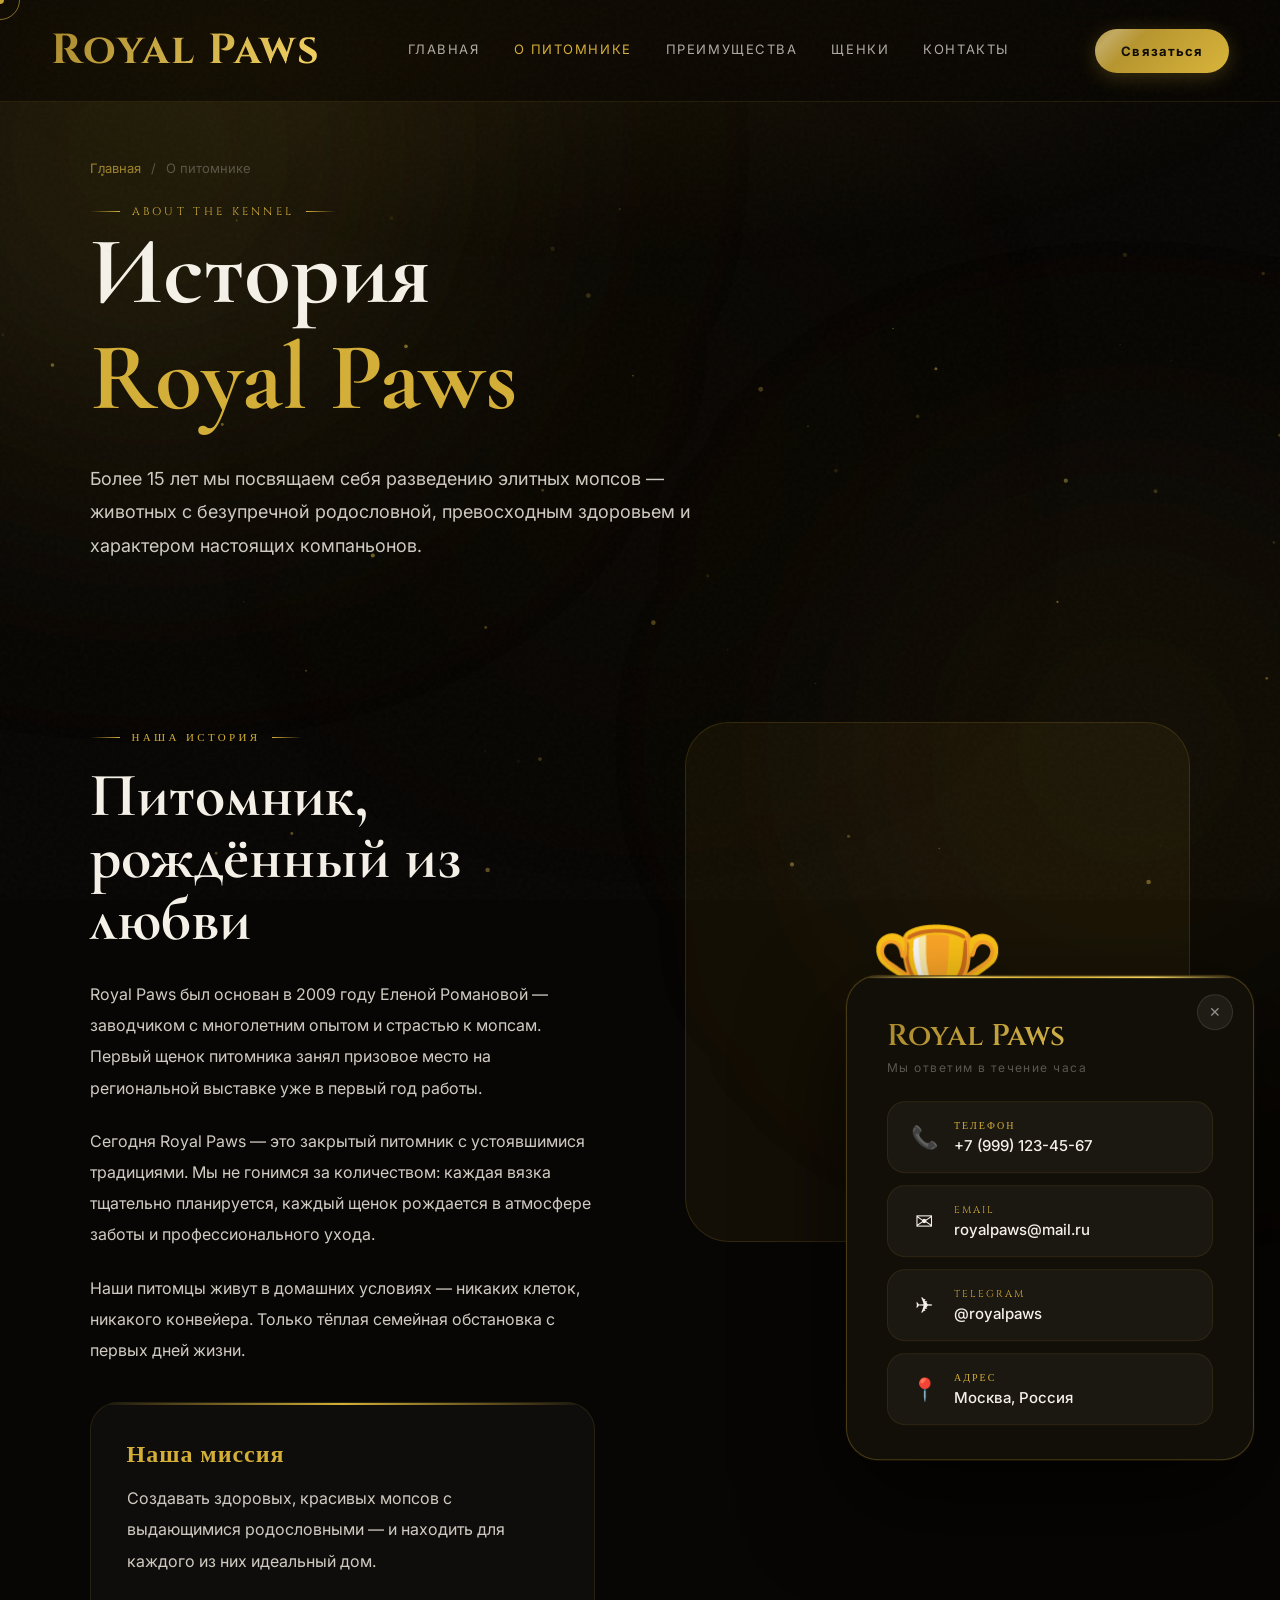
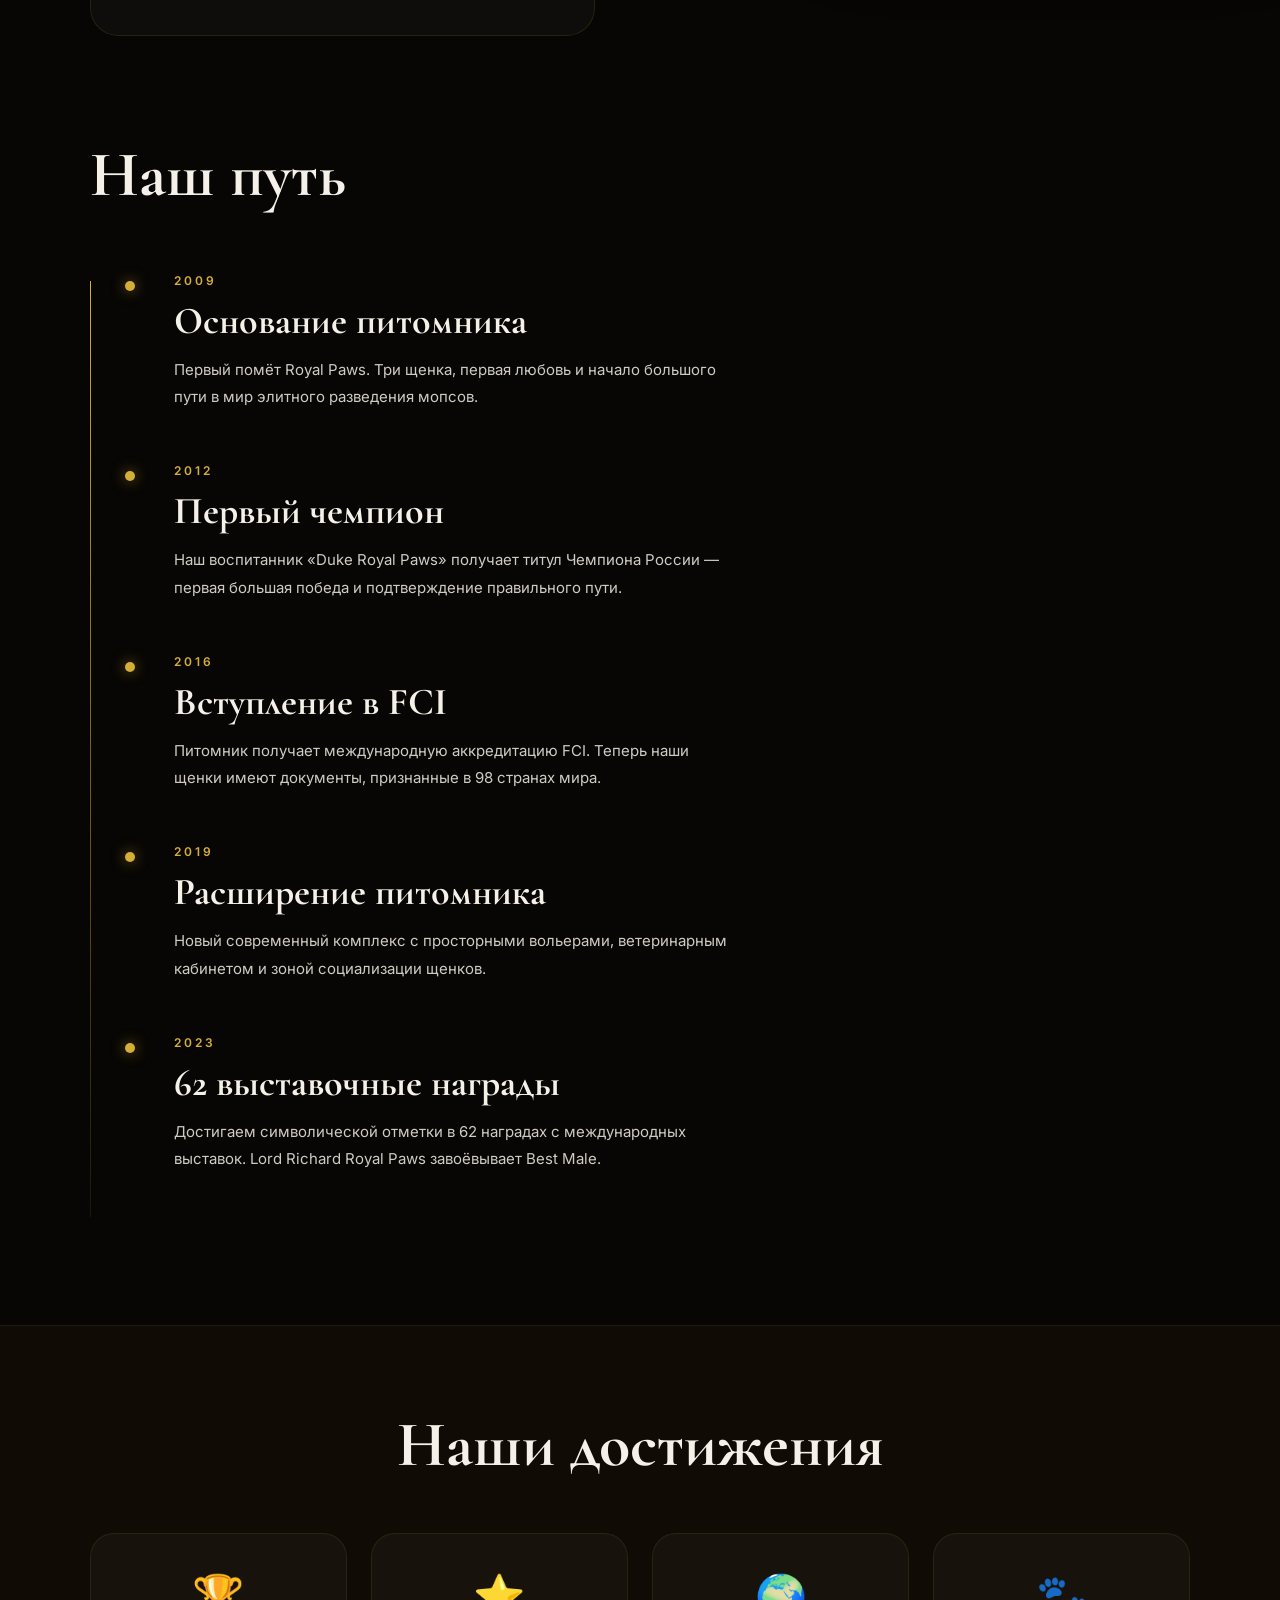
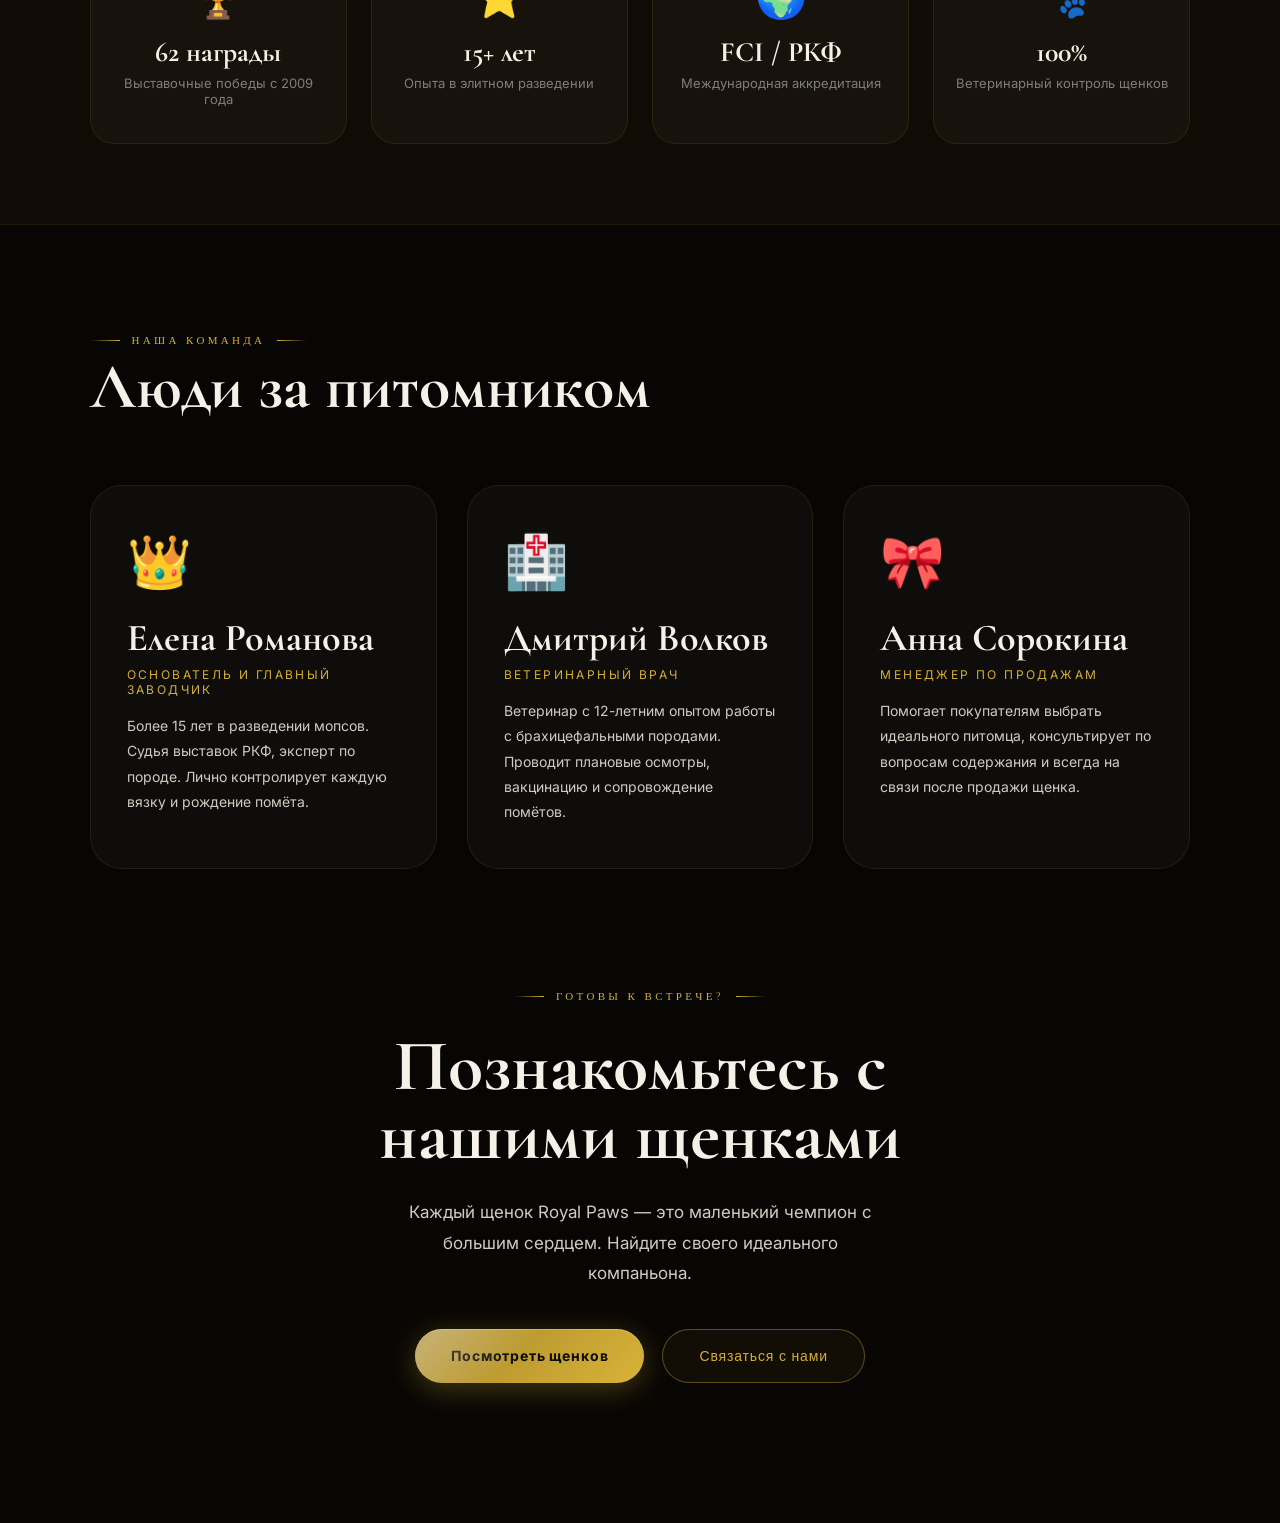
==== commit a55dfd7f: "Add files via upload" ====
--- a/about.html
+++ b/about.html
@@ -340,7 +340,29 @@
         <a href="index.html#contacts">Контакты</a>
     </nav>
     <button class="header-btn contact-trigger-btn" id="contactBtnHeader">Связаться</button>
+    <button class="hamburger" id="hamburger" aria-label="Меню"><span></span><span></span><span></span></button>
 </header>
+
+<!-- MOBILE NAV DRAWER -->
+<div class="mobile-nav" id="mobileNav">
+    <div class="mobile-nav-overlay" id="mobileNavOverlay"></div>
+    <div class="mobile-nav-drawer">
+        <div class="mobile-nav-header">
+            <div class="mobile-nav-logo">Royal Paws</div>
+            <button class="mobile-nav-close" id="mobileNavClose">✕</button>
+        </div>
+        <div class="mobile-nav-links">
+            <a href="index.html">Главная</a>
+            <a href="about.html">О питомнике</a>
+            <a href="advantages.html">Преимущества</a>
+            <a href="puppies.html">Щенки</a>
+            <a href="index.html#contacts">Контакты</a>
+        </div>
+        <div class="mobile-nav-footer">
+            <button class="gold-btn ripple-btn contact-trigger-btn" style="width:100%;justify-content:center;">✦ Связаться</button>
+        </div>
+    </div>
+</div>
 
 <!-- PAGE HERO -->
 <section class="page-hero">
@@ -510,6 +532,7 @@
 
 <script src="script.js"></script>
 <script src="contact-popup.js"></script>
+<script src="mobile-nav.js"></script>
 <script>
 // Timeline animation
 const timelineItems = document.querySelectorAll('.timeline-item');
@@ -546,5 +569,6 @@
 </script>
 <script src="script.js"></script>
 <script src="contact-popup.js"></script>
+<script src="mobile-nav.js"></script>
 </body>
 </html>
--- a/style.css
+++ b/style.css
@@ -1242,27 +1242,7 @@
     margin: 0 0 40px;
 }
 
-/* ===== RESPONSIVE ===== */
-@media(max-width: 980px) {
-    nav, .header-btn { display: none; }
-    .hero, .about, .advantages-grid, .dogs-grid, .stats { grid-template-columns: 1fr; }
-    .hero h1, .about-content h2, .section-title h2 { font-size: 60px; }
-    .pride-card { grid-template-columns: 1fr; }
-    .pride-content h3 { font-size: 48px; }
-    .page-hero h1 { font-size: 66px; }
-}
-
-@media(max-width: 700px) {
-    .puppy-modal-inner { grid-template-columns: 1fr; }
-    .puppy-modal-gallery { border-radius: 40px 40px 0 0; min-height: 280px; }
-    .puppy-modal-info { padding: 30px 26px 30px; }
-    .puppy-modal-info h2 { font-size: 44px; }
-    .puppy-modal-footer { flex-direction: column; align-items: flex-start; }
-}
-
-@media(max-width: 600px) {
-    .contact-popup { max-width: 100%; padding: 0 14px 18px; }
-}
+/* Old responsive section replaced by MOBILE ADAPTATION v2 below */
 
 /* ===== REVEAL LINE ANIMATION ===== */
 @keyframes revealLine {
@@ -1283,3 +1263,383 @@
 @keyframes rippleAnim {
     to { transform: scale(4); opacity: 0; }
 }
+
+/* ============================================================
+   ROYAL PAWS — MOBILE ADAPTATION v2
+   Full responsive overhaul for phones & tablets
+   ============================================================ */
+
+/* ===== MOBILE: HAMBURGER MENU ===== */
+.hamburger {
+    display: none;
+    flex-direction: column;
+    justify-content: center;
+    gap: 5px;
+    width: 44px;
+    height: 44px;
+    background: rgba(212,175,55,.08);
+    border: 1px solid rgba(212,175,55,.2);
+    border-radius: 12px;
+    cursor: pointer;
+    padding: 10px;
+    transition: background .3s, border-color .3s;
+    z-index: 1100;
+    flex-shrink: 0;
+}
+.hamburger:hover {
+    background: rgba(212,175,55,.15);
+    border-color: rgba(212,175,55,.45);
+}
+.hamburger span {
+    display: block;
+    width: 100%;
+    height: 1.5px;
+    background: var(--gold);
+    border-radius: 2px;
+    transition: transform .35s cubic-bezier(.4,0,.2,1), opacity .3s, width .3s;
+    transform-origin: center;
+}
+.hamburger.open span:nth-child(1) { transform: translateY(6.5px) rotate(45deg); }
+.hamburger.open span:nth-child(2) { opacity: 0; width: 0; }
+.hamburger.open span:nth-child(3) { transform: translateY(-6.5px) rotate(-45deg); }
+
+/* ===== MOBILE NAV DRAWER ===== */
+.mobile-nav {
+    display: none;
+    position: fixed;
+    inset: 0;
+    z-index: 1050;
+    pointer-events: none;
+}
+.mobile-nav-overlay {
+    position: absolute;
+    inset: 0;
+    background: rgba(0,0,0,.7);
+    backdrop-filter: blur(8px);
+    opacity: 0;
+    transition: opacity .4s;
+}
+.mobile-nav-drawer {
+    position: absolute;
+    top: 0; right: 0;
+    width: min(340px, 85vw);
+    height: 100%;
+    background: #0d0b08;
+    border-left: 1px solid rgba(212,175,55,.18);
+    transform: translateX(100%);
+    transition: transform .45s cubic-bezier(.22,.68,0,1.15);
+    display: flex;
+    flex-direction: column;
+    padding: 28px;
+    overflow-y: auto;
+}
+.mobile-nav-drawer::before {
+    content: '';
+    position: absolute;
+    top: 0; left: 0; bottom: 0;
+    width: 2px;
+    background: linear-gradient(180deg, transparent, var(--gold) 30%, var(--gold) 70%, transparent);
+    opacity: 0;
+    transition: opacity .4s .2s;
+}
+.mobile-nav.open {
+    pointer-events: all;
+}
+.mobile-nav.open .mobile-nav-overlay { opacity: 1; }
+.mobile-nav.open .mobile-nav-drawer  { transform: translateX(0); }
+.mobile-nav.open .mobile-nav-drawer::before { opacity: .4; }
+
+.mobile-nav-header {
+    display: flex;
+    justify-content: space-between;
+    align-items: center;
+    margin-bottom: 44px;
+    padding-bottom: 24px;
+    border-bottom: 1px solid rgba(212,175,55,.1);
+}
+.mobile-nav-logo {
+    font-family: 'Cinzel', serif;
+    font-size: 24px;
+    font-weight: 700;
+    background: linear-gradient(135deg, var(--gold-deep), var(--gold-light));
+    -webkit-background-clip: text;
+    -webkit-text-fill-color: transparent;
+    background-clip: text;
+}
+.mobile-nav-close {
+    background: rgba(255,255,255,.06);
+    border: 1px solid rgba(255,255,255,.1);
+    color: rgba(245,241,232,.6);
+    width: 40px; height: 40px;
+    border-radius: 50%;
+    cursor: pointer;
+    font-size: 18px;
+    display: flex; align-items: center; justify-content: center;
+    transition: all .25s;
+}
+.mobile-nav-close:hover {
+    background: rgba(212,175,55,.15);
+    border-color: var(--gold);
+    color: var(--gold);
+    transform: rotate(90deg);
+}
+
+.mobile-nav-links {
+    display: flex;
+    flex-direction: column;
+    gap: 6px;
+    flex: 1;
+}
+.mobile-nav-links a {
+    color: rgba(245,241,232,.75);
+    text-decoration: none;
+    font-size: 15px;
+    letter-spacing: .1em;
+    text-transform: uppercase;
+    font-family: 'Cinzel', serif;
+    padding: 18px 20px;
+    border-radius: 16px;
+    border: 1px solid transparent;
+    transition: all .25s;
+    display: flex;
+    align-items: center;
+    justify-content: space-between;
+}
+.mobile-nav-links a::after {
+    content: '→';
+    color: var(--gold);
+    opacity: 0;
+    transform: translateX(-8px);
+    transition: all .25s;
+    font-style: normal;
+}
+.mobile-nav-links a:hover {
+    color: var(--gold);
+    background: rgba(212,175,55,.06);
+    border-color: rgba(212,175,55,.15);
+    padding-left: 26px;
+}
+.mobile-nav-links a:hover::after {
+    opacity: 1;
+    transform: translateX(0);
+}
+
+.mobile-nav-footer {
+    margin-top: 32px;
+    padding-top: 24px;
+    border-top: 1px solid rgba(212,175,55,.1);
+}
+.mobile-nav-footer .gold-btn {
+    width: 100%;
+    justify-content: center;
+    padding: 16px;
+    font-size: 14px;
+}
+
+/* ===== RESPONSIVE BREAKPOINTS ===== */
+
+/* Tablet */
+@media (max-width: 980px) {
+    /* Show hamburger, hide desktop nav */
+    .hamburger  { display: flex; }
+    .mobile-nav { display: block; }
+    nav, .header-btn { display: none !important; }
+
+    .header { padding: 16px 5%; }
+    .header.scrolled { padding: 12px 5%; }
+    .logo { font-size: 32px; }
+
+    /* Hero */
+    .hero {
+        grid-template-columns: 1fr;
+        padding: 140px 5% 80px;
+        gap: 50px;
+        text-align: center;
+    }
+    .hero-buttons { justify-content: center; flex-wrap: wrap; }
+    .hero h1 { font-size: 70px; }
+    .hero-image { order: -1; }
+    .hero-img-placeholder { min-height: 340px; font-size: 90px; }
+
+    /* Stats */
+    .stats {
+        grid-template-columns: 1fr;
+        padding: 0 5% 80px;
+        gap: 20px;
+    }
+    .stat-card { padding: 36px; }
+    .stat-card h2 { font-size: 64px; }
+
+    /* About */
+    .about {
+        grid-template-columns: 1fr;
+        padding: 80px 5%;
+        gap: 50px;
+    }
+    .about-content h2 { font-size: 64px; }
+    .about-img-placeholder { min-height: 320px; }
+
+    /* Section titles */
+    .section-title h2 { font-size: 64px; }
+
+    /* Advantages */
+    .advantages { padding: 80px 5%; }
+    .advantages-grid { grid-template-columns: 1fr; gap: 20px; }
+
+    /* Pride */
+    .pride { padding: 80px 5%; }
+    .pride-card { grid-template-columns: 1fr; gap: 40px; padding: 40px; }
+    .pride-content h3 { font-size: 52px; }
+    .pride-img-placeholder { min-height: 280px; font-size: 80px; }
+
+    /* Contacts */
+    .contacts { padding: 80px 5%; }
+    .contact-card { padding: 50px 36px; }
+    .contact-card h3 { font-size: 40px; }
+
+    /* Page hero */
+    .page-hero { padding: 140px 5% 60px; min-height: auto; }
+    .page-hero h1 { font-size: 64px; }
+    .page-hero p { font-size: 16px; }
+
+    /* Dogs grid */
+    .dogs-grid { grid-template-columns: 1fr; }
+
+    /* Puppy modal */
+    .puppy-modal-inner { grid-template-columns: 1fr; }
+    .puppy-modal-gallery { border-radius: 40px 40px 0 0; min-height: 300px; }
+    .puppy-modal-info { padding: 32px 28px; }
+    .puppy-modal-info h2 { font-size: 46px; }
+}
+
+/* Phone */
+@media (max-width: 600px) {
+    .header { padding: 14px 4%; }
+    .logo { font-size: 26px; }
+
+    /* Hero */
+    .hero { padding: 110px 4% 60px; gap: 36px; }
+    .hero h1 { font-size: 48px; line-height: 1.15; }
+    .hero p { font-size: 15px; }
+    .hero-buttons { flex-direction: column; align-items: center; gap: 14px; }
+    .hero-buttons .gold-btn,
+    .hero-buttons .outline-btn { width: 100%; max-width: 280px; justify-content: center; text-align: center; }
+    .hero-img-placeholder { min-height: 280px; font-size: 72px; }
+    .scroll-indicator { display: none; }
+
+    /* Stats */
+    .stats { padding: 0 4% 60px; }
+    .stat-card { padding: 28px 24px; border-radius: 24px; }
+    .stat-card h2 { font-size: 54px; }
+
+    /* About */
+    .about { padding: 60px 4%; gap: 40px; }
+    .about-content h2 { font-size: 48px; line-height: 1.1; }
+    .about-box { padding: 26px; }
+    .about-box h3 { font-size: 20px; }
+    .about-img-placeholder { min-height: 260px; font-size: 72px; }
+
+    /* Advantages */
+    .advantages { padding: 60px 4%; }
+    .section-title { margin-bottom: 44px; }
+    .section-title h2 { font-size: 46px; }
+    .advantage-card { padding: 32px 28px; border-radius: 24px; }
+    .advantage-card h3 { font-size: 30px; }
+
+    /* Pride */
+    .pride { padding: 60px 4%; }
+    .pride-card { padding: 30px 24px; border-radius: 28px; gap: 30px; }
+    .pride-content h3 { font-size: 40px; line-height: 1.1; }
+    .pride-awards { gap: 10px; }
+    .award { padding: 10px 16px; font-size: 12px; }
+
+    /* Contacts */
+    .contacts { padding: 60px 4%; }
+    .contact-card { padding: 36px 24px; border-radius: 28px; }
+    .contact-card h3 { font-size: 32px; }
+    .contact-item { font-size: 16px; }
+
+    /* Gold btn full-width in contacts */
+    .contact-card .gold-btn { width: 100%; justify-content: center; }
+
+    /* Modal */
+    .modal-content { padding: 44px 28px; border-radius: 28px; }
+    .modal-content h2 { font-size: 36px; }
+
+    /* Page hero */
+    .page-hero { padding: 110px 4% 50px; }
+    .page-hero h1 { font-size: 44px; }
+    .page-hero p { font-size: 15px; margin-top: 20px; }
+
+    /* Contact popup */
+    .contact-popup { max-width: 100%; padding: 0 10px 16px; }
+    .contact-popup-inner { padding: 28px 22px 24px; border-radius: 24px; }
+    .contact-popup-logo { font-size: 24px; }
+    .cp-value { font-size: 14px; }
+
+    /* Puppy modal */
+    .puppy-modal { padding: 10px; }
+    .puppy-modal-content { border-radius: 28px; max-height: 96vh; }
+    .puppy-modal-info { padding: 24px 20px; gap: 14px; }
+    .puppy-modal-info h2 { font-size: 36px; }
+    .puppy-modal-desc { font-size: 14px; }
+    .puppy-specs { grid-template-columns: 1fr 1fr; gap: 10px; }
+    .spec-item { padding: 12px 14px; border-radius: 14px; }
+    .puppy-modal-footer { flex-direction: column; align-items: flex-start; gap: 12px; }
+    .puppy-modal-actions { width: 100%; }
+    .puppy-modal-actions .gold-btn,
+    .puppy-modal-actions .pay-btn { flex: 1; justify-content: center; text-align: center; }
+    .puppy-modal-gallery { min-height: 260px; }
+    .gallery-emoji { font-size: 90px; }
+
+    /* Dog cards */
+    .dog-card img { height: 280px; }
+    .dog-info h3 { font-size: 38px; }
+    .dog-info { padding: 26px; }
+
+    /* Breadcrumb */
+    .breadcrumb { font-size: 12px; gap: 7px; }
+
+    /* Gold divider */
+    .gold-divider { margin: 0 4% !important; }
+}
+
+/* Extra small */
+@media (max-width: 380px) {
+    .hero h1 { font-size: 40px; }
+    .about-content h2 { font-size: 40px; }
+    .section-title h2 { font-size: 38px; }
+    .pride-content h3 { font-size: 34px; }
+    .logo { font-size: 22px; }
+    .puppy-specs { grid-template-columns: 1fr; }
+}
+
+/* ===== TOUCH-FRIENDLY IMPROVEMENTS ===== */
+@media (hover: none) {
+    /* Disable custom cursor on touch devices */
+    .cursor-dot, .cursor-ring { display: none !important; }
+    body { cursor: auto; }
+
+    /* Make card arrows always visible on touch */
+    .card-arrow { opacity: 1 !important; }
+
+    /* Bigger tap targets */
+    nav a { padding: 10px 0; }
+    .gallery-arrow { width: 52px; height: 52px; font-size: 20px; }
+    .gallery-prev { left: 10px; }
+    .gallery-next { right: 10px; }
+
+    /* Remove hover-only transforms that break on mobile */
+    .stat-card:hover,
+    .advantage-card:hover,
+    .pride-card:hover,
+    .dog-card:hover,
+    .about-box:hover { transform: none; }
+}
+
+/* ===== SAFE AREA (notch/home bar) ===== */
+@supports (padding: max(0px)) {
+    .header { padding-left: max(4%, env(safe-area-inset-left)); padding-right: max(4%, env(safe-area-inset-right)); }
+    .mobile-nav-drawer { padding-bottom: max(28px, env(safe-area-inset-bottom)); }
+    .contact-popup { padding-bottom: max(16px, env(safe-area-inset-bottom)); }
+}
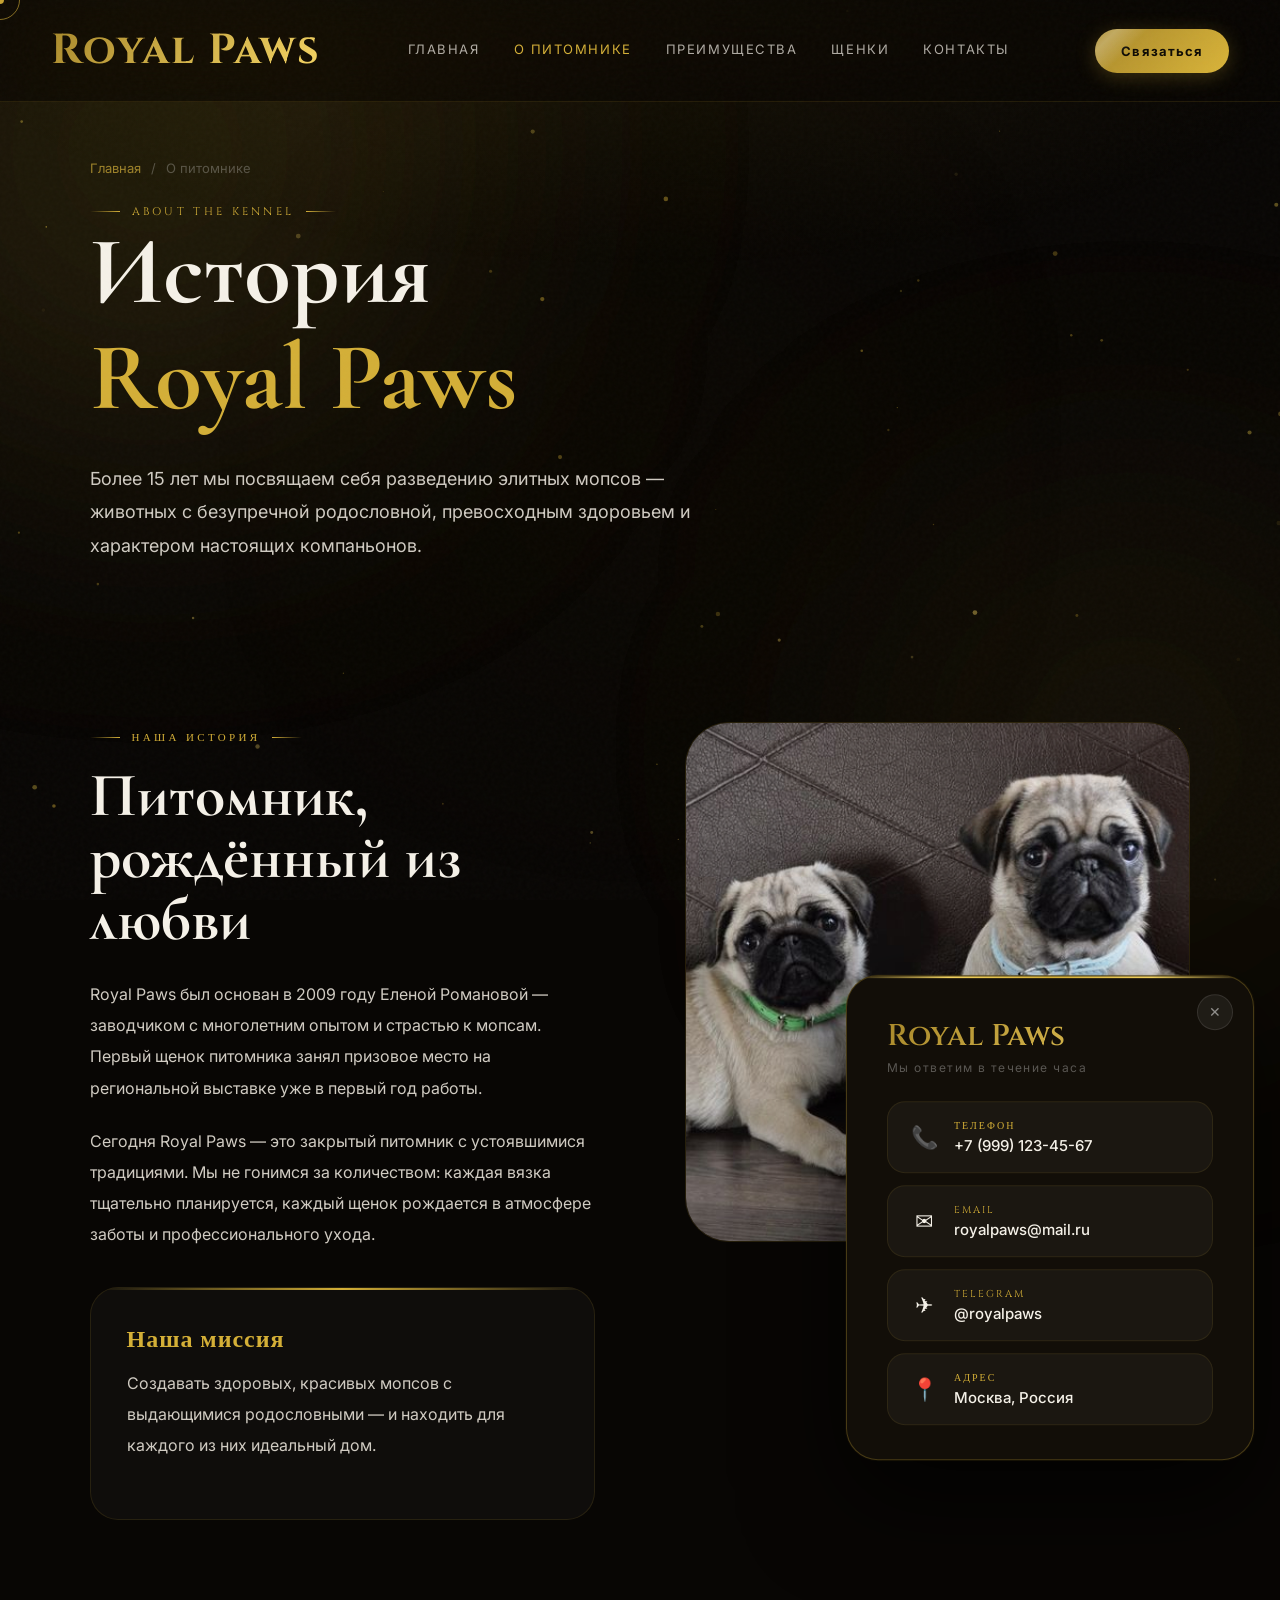
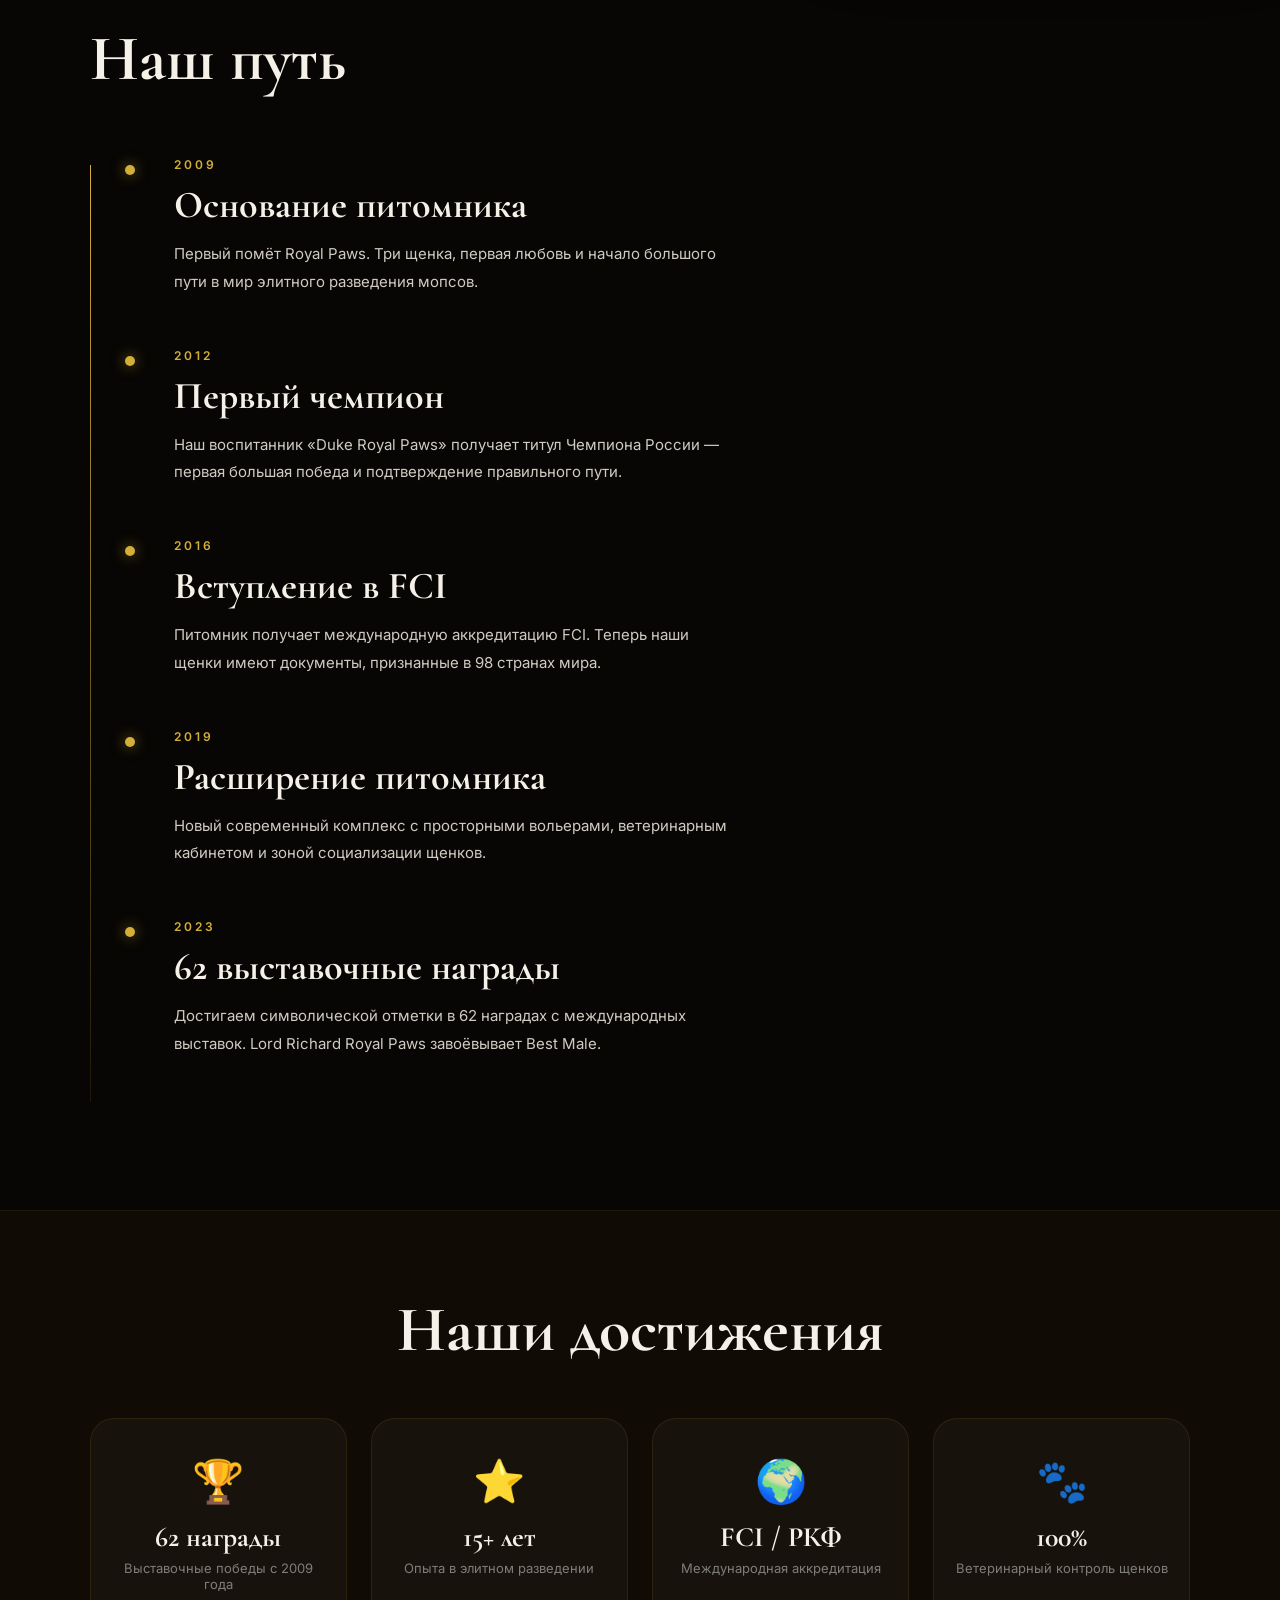
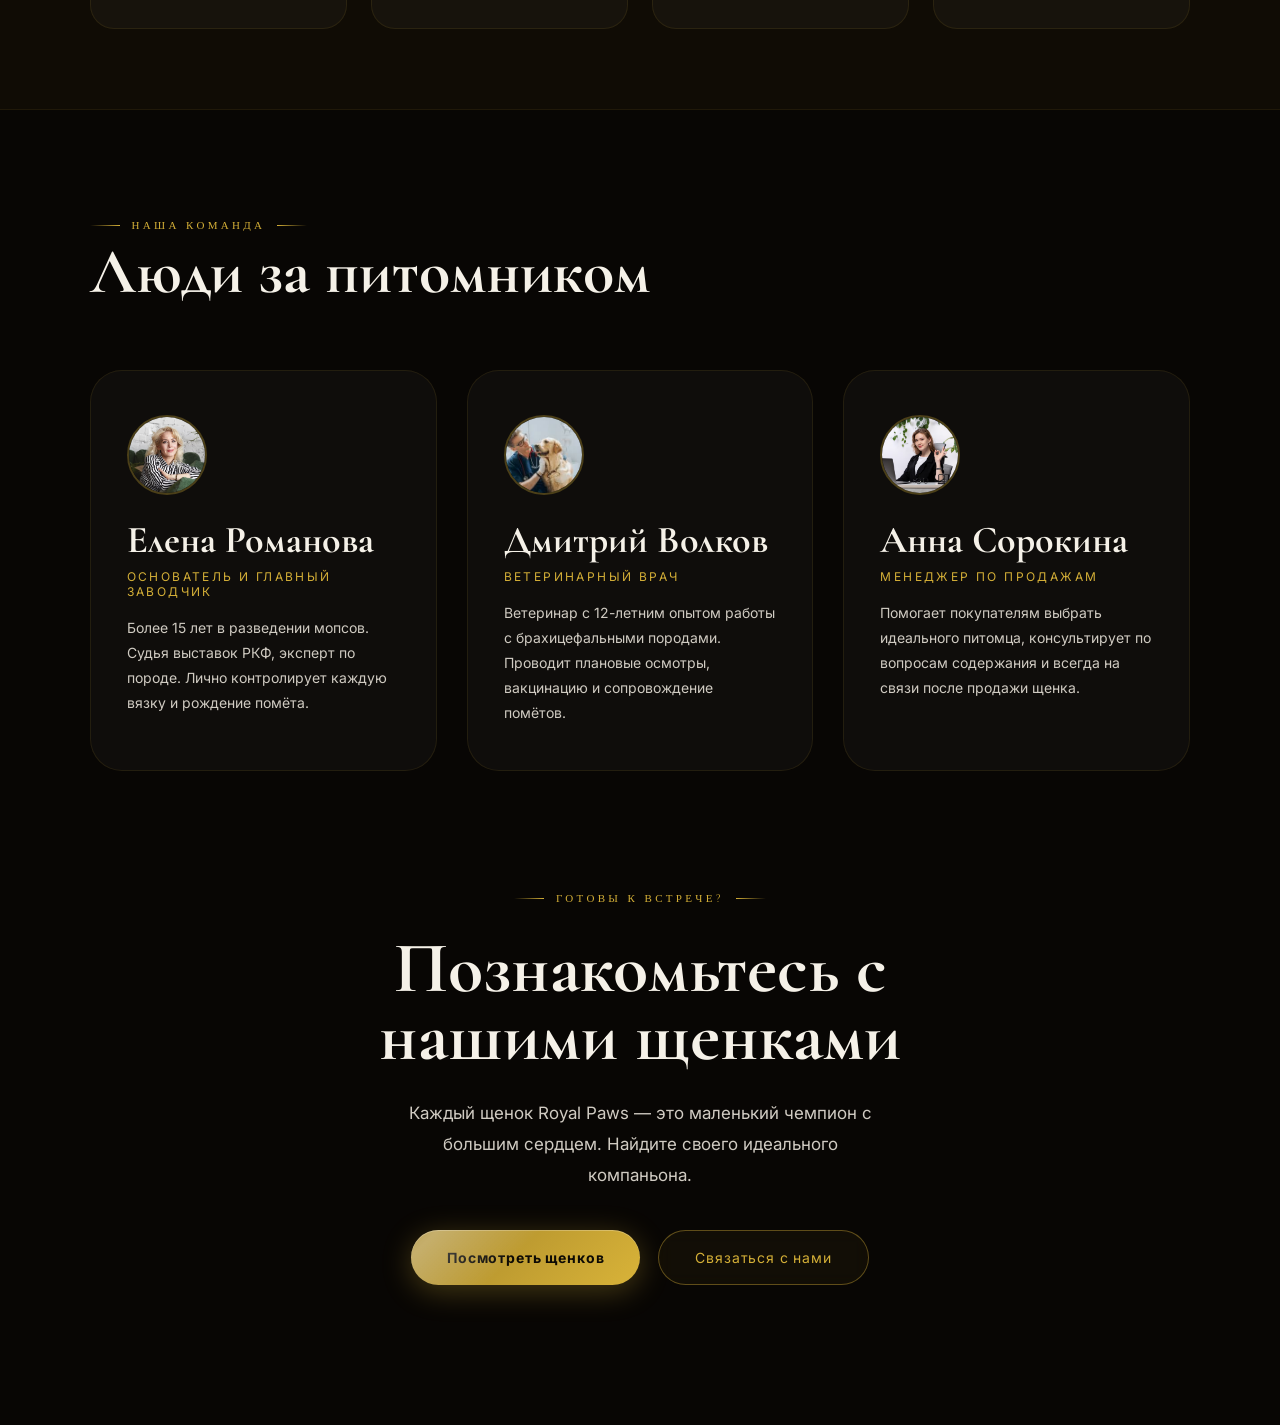
==== commit 7e8d0427: "Add files via upload" ====
--- a/about.html
+++ b/about.html
@@ -94,6 +94,15 @@
     font-size: 110px;
 }
 
+.story-img {
+    width: 100%;
+    height: 520px;
+    object-fit: cover;
+    border-radius: 44px;
+    border: 1px solid rgba(212,175,55,.15);
+    display: block;
+}
+
 /* ===== TIMELINE ===== */
 .timeline-section {
     padding: 0 7% 100px;
@@ -383,14 +392,13 @@
         <h2>Питомник, рождённый из любви</h2>
         <p>Royal Paws был основан в 2009 году Еленой Романовой — заводчиком с многолетним опытом и страстью к мопсам. Первый щенок питомника занял призовое место на региональной выставке уже в первый год работы.</p>
         <p>Сегодня Royal Paws — это закрытый питомник с устоявшимися традициями. Мы не гонимся за количеством: каждая вязка тщательно планируется, каждый щенок рождается в атмосфере заботы и профессионального ухода.</p>
-        <p>Наши питомцы живут в домашних условиях — никаких клеток, никакого конвейера. Только тёплая семейная обстановка с первых дней жизни.</p>
         <div class="about-box" style="margin-top:36px;">
             <h3>Наша миссия</h3>
             <p>Создавать здоровых, красивых мопсов с выдающимися родословными — и находить для каждого из них идеальный дом.</p>
         </div>
     </div>
     <div class="story-image-wrap fade-up">
-        <div class="story-img-placeholder">🏆</div>
+        <img src="images/about-story.jpg" alt="История питомника" class="story-img">
     </div>
 </section>
 
@@ -459,19 +467,19 @@
     <h2>Люди за питомником</h2>
     <div class="team-grid">
         <div class="team-card">
-            <span class="team-emoji">👑</span>
+            <img src="images/team-elena.jpg" alt="Елена Романова" class="team-photo">
             <h3>Елена Романова</h3>
             <span class="team-role">ОСНОВАТЕЛЬ И ГЛАВНЫЙ ЗАВОДЧИК</span>
             <p>Более 15 лет в разведении мопсов. Судья выставок РКФ, эксперт по породе. Лично контролирует каждую вязку и рождение помёта.</p>
         </div>
         <div class="team-card">
-            <span class="team-emoji">🏥</span>
+            <img src="images/team-dmitry.jpg" alt="Дмитрий Волков" class="team-photo">
             <h3>Дмитрий Волков</h3>
             <span class="team-role">ВЕТЕРИНАРНЫЙ ВРАЧ</span>
             <p>Ветеринар с 12-летним опытом работы с брахицефальными породами. Проводит плановые осмотры, вакцинацию и сопровождение помётов.</p>
         </div>
         <div class="team-card">
-            <span class="team-emoji">🎀</span>
+            <img src="images/team-anna.jpg" alt="Анна Сорокина" class="team-photo">
             <h3>Анна Сорокина</h3>
             <span class="team-role">МЕНЕДЖЕР ПО ПРОДАЖАМ</span>
             <p>Помогает покупателям выбрать идеального питомца, консультирует по вопросам содержания и всегда на связи после продажи щенка.</p>
@@ -529,46 +537,9 @@
     </div>
 </div>
 <div class="contact-popup-overlay" id="popupOverlay"></div>
-
-<script src="script.js"></script>
-<script src="contact-popup.js"></script>
-<script src="mobile-nav.js"></script>
-<script>
-// Timeline animation
-const timelineItems = document.querySelectorAll('.timeline-item');
-const tlObserver = new IntersectionObserver(entries => {
-    entries.forEach((e, i) => {
-        if (e.isIntersecting) {
-            setTimeout(() => e.target.classList.add('show'), i * 120);
-        }
-    });
-}, { threshold: 0.2 });
-timelineItems.forEach(el => tlObserver.observe(el));
-
-// Team cards staggered
-const teamCards = document.querySelectorAll('.team-card');
-const tcObserver = new IntersectionObserver(entries => {
-    entries.forEach((e, i) => {
-        if (e.isIntersecting) {
-            setTimeout(() => e.target.classList.add('show'), i * 130);
-        }
-    });
-}, { threshold: 0.15 });
-teamCards.forEach(el => tcObserver.observe(el));
-
-// Award tiles staggered
-const awardTiles = document.querySelectorAll('.award-tile');
-const atObserver = new IntersectionObserver(entries => {
-    entries.forEach((e, i) => {
-        if (e.isIntersecting) {
-            setTimeout(() => e.target.classList.add('show'), i * 100);
-        }
-    });
-}, { threshold: 0.1 });
-awardTiles.forEach(el => atObserver.observe(el));
-</script>
-<script src="script.js"></script>
-<script src="contact-popup.js"></script>
-<script src="mobile-nav.js"></script>
+<script src="js/main.js"></script>
+<script src="js/contact-popup.js"></script>
+<script src="js/mobile-nav.js"></script>
+<script src="js/about.js"></script>
 </body>
 </html>
--- a/style.css
+++ b/style.css
@@ -365,23 +365,19 @@
     transition: all .35s cubic-bezier(.34,1.56,.64,1);
     position: relative;
     overflow: hidden;
-}
-.outline-btn::after {
-    content: '';
-    position: absolute;
-    inset: 0;
-    background: linear-gradient(135deg, var(--gold-deep), var(--gold), var(--gold-light));
-    opacity: 0;
-    transition: opacity .3s;
+    display: inline-flex; align-items: center;
+    cursor: pointer;
+    font-family: 'Inter', sans-serif;
 }
 .outline-btn:hover {
     border-color: var(--gold);
     color: #0d0a04;
+    background: linear-gradient(135deg, var(--gold-deep), var(--gold), var(--gold-light));
     transform: translateY(-5px);
     box-shadow: 0 12px 40px rgba(212,175,55,.4);
 }
-.outline-btn:hover::after { opacity: 1; }
-.outline-btn span { position: relative; z-index: 1; }
+.outline-btn span,
+.outline-btn > * { position: relative; z-index: 1; }
 
 /* Hero image */
 .hero-image {
@@ -643,7 +639,7 @@
     box-shadow: 0 24px 80px rgba(212,175,55,.2);
 }
 
-.dog-card img { width: 100%; height: 380px; object-fit: cover; }
+.dog-card img { width: 100%; height: 380px; object-fit: cover; object-position: center center; }
 .dog-info { padding: 34px; }
 .dog-info span { color: var(--gold); letter-spacing: .15em; font-size: 11px; font-family: 'Cinzel', serif; }
 .dog-info h3 { font-family: 'Cormorant Garamond', serif; font-size: 50px; margin: 12px 0; }
@@ -709,6 +705,14 @@
     border-color: rgba(212,175,55,.5);
     box-shadow: 0 30px 100px rgba(212,175,55,.25);
 }
+/* Prevent GPU text blur on hover */
+.pride-card {
+    -webkit-font-smoothing: antialiased;
+    -moz-osx-font-smoothing: grayscale;
+    backface-visibility: hidden;
+    -webkit-backface-visibility: hidden;
+    transform-style: flat;
+}
 
 .pride-image img { width: 100%; border-radius: 32px; height: 100%; object-fit: cover; }
 .pride-content h3 {
@@ -888,20 +892,19 @@
     transform: rotate(90deg);
 }
 
-.puppy-modal-inner { display: grid; grid-template-columns: 1fr 1fr; }
+.puppy-modal-inner { display: grid; grid-template-columns: 1fr 1fr; align-items: stretch; min-height: 520px; }
 
 /* Gallery */
 .puppy-modal-gallery {
     position: relative; overflow: hidden;
     border-radius: 40px 0 0 40px;
-    min-height: 500px;
     background: #0a0804;
-    display: flex; flex-direction: column;
-}
-.gallery-track-wrap { flex: 1; overflow: hidden; position: relative; }
+    min-height: 520px;
+}
+.gallery-track-wrap { position: absolute; inset: 0; overflow: hidden; }
 .gallery-track { display: flex; height: 100%; transition: transform .45s cubic-bezier(.4,0,.2,1); }
-.gallery-slide { min-width: 100%; height: 100%; }
-.gallery-slide img { width: 100%; height: 100%; object-fit: cover; display: block; }
+.gallery-slide { min-width: 100%; height: 100%; display: flex; }
+.gallery-slide img { width: 100%; height: 100%; object-fit: cover; object-position: center top; display: block; }
 .gallery-emoji {
     width: 100%; height: 100%;
     display: flex; align-items: center; justify-content: center;
@@ -958,12 +961,7 @@
 .spec-value { color: var(--text); font-size: 14px; font-weight: 500; }
 
 .puppy-badge {
-    position: absolute; top: 20px; left: 20px;
-    background: rgba(212,175,55,.9);
-    color: #0d0a04; font-weight: 700;
-    font-size: 11px; letter-spacing: .2em;
-    padding: 8px 18px; border-radius: 999px;
-    font-family: 'Cinzel', serif;
+    display: none;
 }
 
 .puppy-modal-footer {
@@ -1068,7 +1066,7 @@
 /* ===== CARD GALLERY ===== */
 .card-gallery { position: relative; overflow: hidden; border-radius: 32px 32px 0 0; height: 380px; }
 .card-gallery img, .card-emoji-slide {
-    width: 100%; height: 380px; object-fit: cover; display: block; transition: opacity .3s;
+    width: 100%; height: 380px; object-fit: cover; object-position: center center; display: block; transition: opacity .3s;
 }
 .card-arrow {
     position: absolute; top: 50%; transform: translateY(-50%);
@@ -1200,6 +1198,81 @@
 @keyframes shimmerBg {
     0%,100% { opacity: .4; }
     50%      { opacity: 1; }
+}
+
+/* ===== REAL IMAGES (replacing emoji placeholders) ===== */
+
+/* Hero — правая карточка */
+.hero-img {
+    width: 100%; height: 100%; min-height: 480px;
+    border-radius: 40px;
+    object-fit: cover;
+    border: 1px solid rgba(212,175,55,.18);
+    display: block;
+}
+
+/* index.html — секция «О питомнике» */
+.about-img {
+    width: 100%; min-height: 440px;
+    border-radius: 36px;
+    object-fit: cover;
+    border: 1px solid rgba(212,175,55,.15);
+    display: block;
+}
+
+/* index.html — секция «Гордость питомника» */
+.pride-img {
+    width: 100%; min-height: 420px;
+    border-radius: 36px;
+    object-fit: cover;
+    border: 1px solid rgba(212,175,55,.15);
+    display: block;
+}
+
+/* about.html — история питомника */
+.story-img {
+    width: 100%; min-height: 520px;
+    border-radius: 44px;
+    object-fit: cover;
+    border: 1px solid rgba(212,175,55,.15);
+    display: block;
+}
+
+/* about.html — команда */
+.team-photo {
+    width: 80px; height: 80px;
+    border-radius: 50%;
+    object-fit: cover;
+    border: 2px solid rgba(212,175,55,.3);
+    margin-bottom: 22px;
+    display: block;
+}
+
+/* advantages.html — большие блоки */
+.feature-img {
+    width: 100%; height: 100%;
+    min-height: 400px;
+    object-fit: cover;
+    border-radius: 44px;
+    display: block;
+}
+
+/* puppies — карточки */
+.dog-card img {
+    width: 100%;
+    height: 380px;
+    object-fit: cover;
+    object-position: center center;
+    display: block;
+    border-radius: 0;
+}
+/* модальная галерея — заполняет контейнер целиком */
+.gallery-slide img {
+    width: 100%;
+    height: 100%;
+    object-fit: cover;
+    display: block;
+    border-radius: 0;
 }
 
 /* ===== PUPPIES PAGE ===== */
@@ -1643,3 +1716,27 @@
     .mobile-nav-drawer { padding-bottom: max(28px, env(safe-area-inset-bottom)); }
     .contact-popup { padding-bottom: max(16px, env(safe-area-inset-bottom)); }
 }
+
+/* ===== PUPPIES PAGE MOBILE ===== */
+@media (max-width: 980px) {
+    .puppies-page { padding: 120px 5% 80px; }
+}
+@media (max-width: 600px) {
+    .puppies-page { padding: 100px 4% 60px; }
+    .puppies-page .section-title { margin-bottom: 36px; }
+    .card-gallery { height: 280px; }
+    .card-gallery img,
+    .card-gallery > div { height: 280px !important; }
+    .card-emoji-slide { height: 280px !important; }
+}
+
+/* ===== CARD IN ANIMATION (moved from JS for mobile reliability) ===== */
+@keyframes cardIn {
+    from { opacity: 0; transform: translateY(40px) scale(.97); }
+    to   { opacity: 1; transform: translateY(0) scale(1); }
+}
+
+/* Fallback: ensure dog-cards are always visible even if animation fails */
+.dog-card {
+    opacity: 1 !important;
+}
